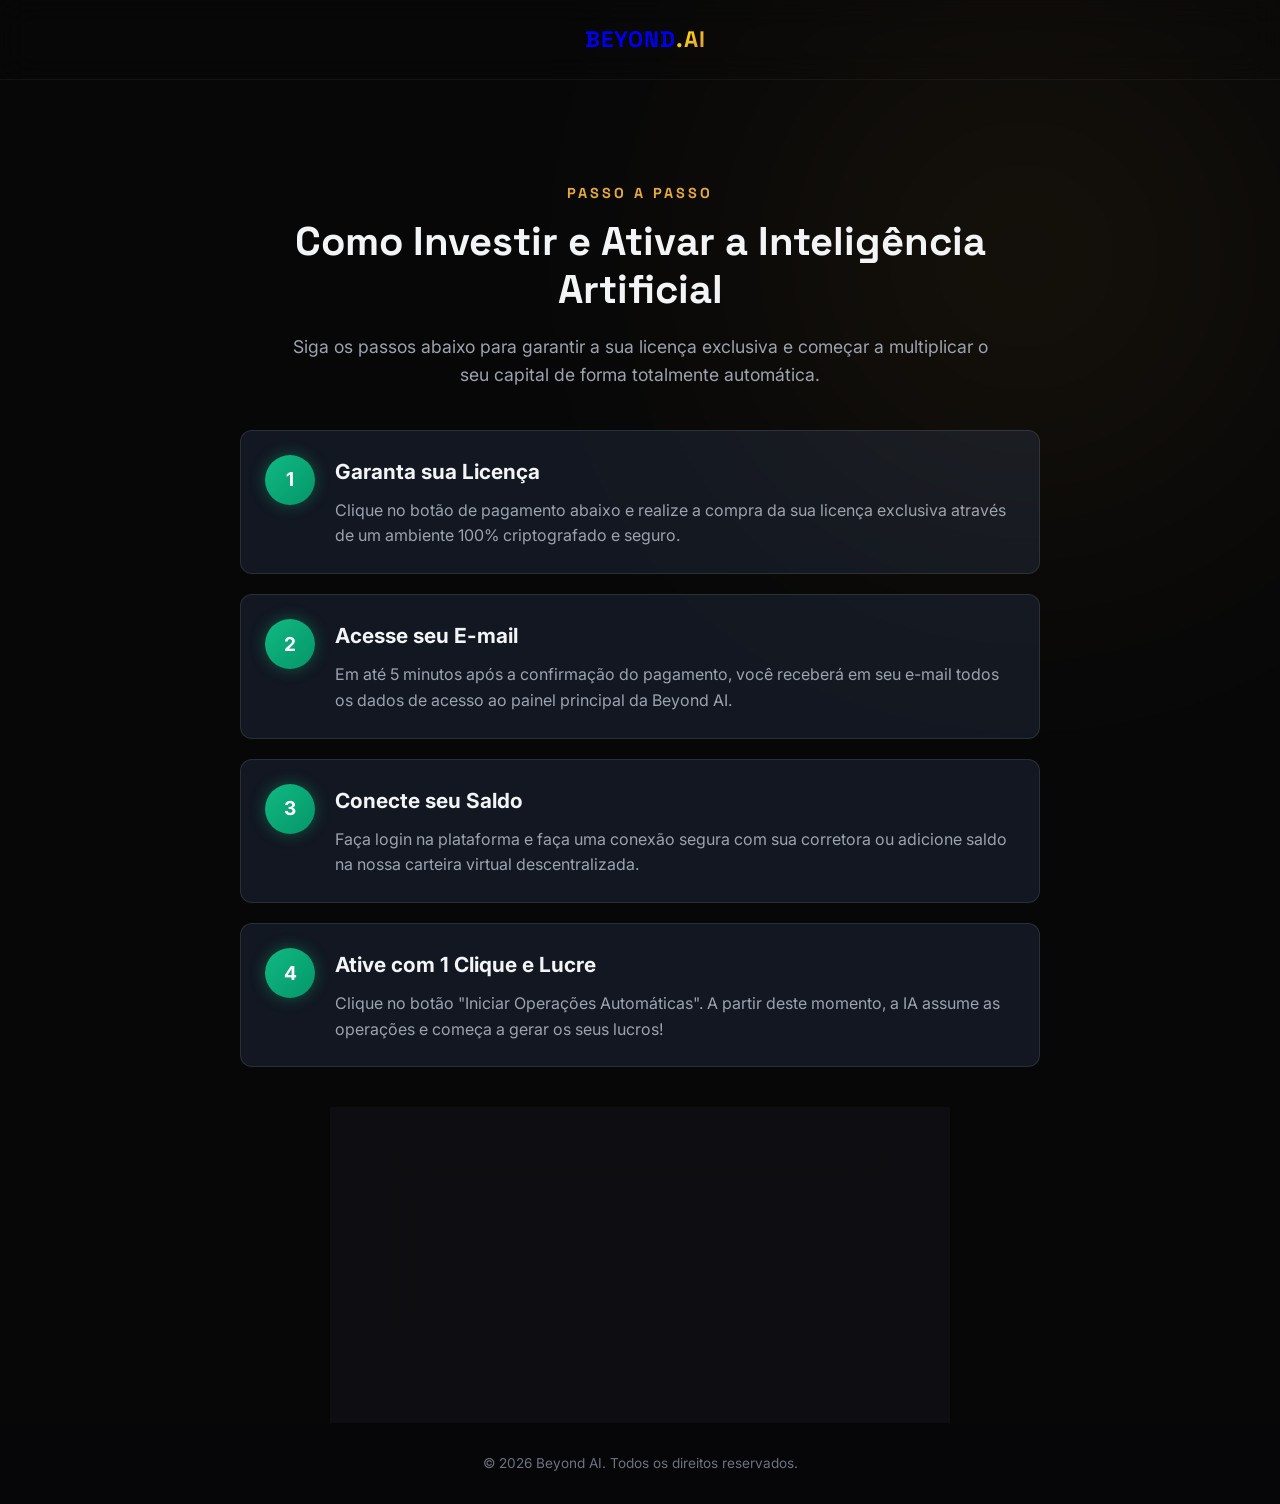
==== investir.html @ 0f6d6480 "Add investir.html page" ====
<!DOCTYPE html>
<html lang="pt-BR">
<head>
    <meta charset="UTF-8">
    <meta name="viewport" content="width=device-width, initial-scale=1.0">
    <title>Beyond AI - Como Investir</title>
    
    <!-- Fontes Premium -->
    <link rel="preconnect" href="https://fonts.googleapis.com">
    <link rel="preconnect" href="https://fonts.gstatic.com" crossorigin>
    <link href="https://fonts.googleapis.com/css2?family=Inter:wght@300;400;500;600;700&family=Space+Grotesk:wght@400;500;600;700&display=swap" rel="stylesheet">
    
    <!-- Ícones FontAwesome -->
    <link rel="stylesheet" href="https://cdnjs.cloudflare.com/ajax/libs/font-awesome/6.4.0/css/all.min.css">
    
    <!-- Estilos Customizados -->
    <link rel="stylesheet" href="styles.css">
    <style>
        .invest-section {
            padding: 100px 20px 60px;
            background-color: var(--bg-primary);
            min-height: 80vh;
            display: flex;
            flex-direction: column;
            align-items: center;
            justify-content: center;
        }

        .invest-steps {
            display: flex;
            flex-direction: column;
            gap: 20px;
            max-width: 800px;
            margin: 40px auto;
        }

        .invest-step-card {
            background: rgba(30, 41, 59, 0.5);
            border: 1px solid rgba(255, 255, 255, 0.1);
            border-radius: 12px;
            padding: 24px;
            display: flex;
            align-items: flex-start;
            gap: 20px;
            transition: all 0.3s ease;
        }

        .invest-step-card:hover {
            transform: translateY(-5px);
            border-color: var(--green-success);
            box-shadow: 0 10px 25px rgba(16, 185, 129, 0.1);
        }

        .step-number-icon {
            width: 50px;
            height: 50px;
            border-radius: 50%;
            background: linear-gradient(135deg, #10B981, #059669);
            color: white;
            display: flex;
            align-items: center;
            justify-content: center;
            font-size: 1.2rem;
            font-weight: 700;
            flex-shrink: 0;
            box-shadow: 0 0 15px rgba(16, 185, 129, 0.4);
        }

        .step-content h3 {
            margin-top: 0;
            margin-bottom: 10px;
            color: var(--text-primary);
            font-size: 1.3rem;
        }

        .step-content p {
            color: var(--text-secondary);
            margin: 0;
            line-height: 1.6;
        }

        .payment-action {
            margin-top: 40px;
            text-align: center;
            width: 100%;
            max-width: 500px;
        }
    </style>
</head>
<body>

    <!-- Header Simples -->
    <header class="main-header" style="position: relative; background: var(--bg-dark);">
        <div class="header-container" style="justify-content: center;">
            <a href="index.html" class="logo" style="text-decoration: none;">
                <span class="logo-icon"><i class="fa-solid fa-brain-circuit"></i></span>
                <span class="logo-text">BEYOND<span class="gold-gradient-text">.AI</span></span>
            </a>
        </div>
    </header>

    <!-- Seção de Instruções e Pagamento -->
    <section class="invest-section relative">
        <div class="glow-bg glow-1"></div>
        
        <div class="section-header text-center" style="max-width: 800px; margin: 0 auto;">
            <span class="section-tagline">PASSO A PASSO</span>
            <h2 class="section-title">Como Investir e Ativar a Inteligência Artificial</h2>
            <p class="section-subtitle">Siga os passos abaixo para garantir a sua licença exclusiva e começar a multiplicar o seu capital de forma totalmente automática.</p>
        </div>

        <div class="invest-steps">
            <!-- Passo 1 -->
            <div class="invest-step-card">
                <div class="step-number-icon">1</div>
                <div class="step-content">
                    <h3>Garanta sua Licença</h3>
                    <p>Clique no botão de pagamento abaixo e realize a compra da sua licença exclusiva através de um ambiente 100% criptografado e seguro.</p>
                </div>
            </div>

            <!-- Passo 2 -->
            <div class="invest-step-card">
                <div class="step-number-icon">2</div>
                <div class="step-content">
                    <h3>Acesse seu E-mail</h3>
                    <p>Em até 5 minutos após a confirmação do pagamento, você receberá em seu e-mail todos os dados de acesso ao painel principal da Beyond AI.</p>
                </div>
            </div>

            <!-- Passo 3 -->
            <div class="invest-step-card">
                <div class="step-number-icon">3</div>
                <div class="step-content">
                    <h3>Conecte seu Saldo</h3>
                    <p>Faça login na plataforma e faça uma conexão segura com sua corretora ou adicione saldo na nossa carteira virtual descentralizada.</p>
                </div>
            </div>

            <!-- Passo 4 -->
            <div class="invest-step-card">
                <div class="step-number-icon">4</div>
                <div class="step-content">
                    <h3>Ative com 1 Clique e Lucre</h3>
                    <p>Clique no botão "Iniciar Operações Automáticas". A partir deste momento, a IA assume as operações e começa a gerar os seus lucros!</p>
                </div>
            </div>
        </div>

        <div class="payment-action">
            <div class="premium-card" style="padding: 30px; text-align: center;">
                <h3 style="margin-top: 0; margin-bottom: 20px;">Liberar Acesso Imediato</h3>
                <!-- Aqui o link abre numa aba diferente (target="_blank") e aponta para URL externa -->
                <a href="https://www.paypal.com/ncp/payment/AY5LA6U8TKNYQ" target="_blank" class="btn btn-primary btn-block btn-lg pulse-btn" style="text-decoration: none;">
                    <i class="fa-solid fa-cart-shopping"></i> CONCLUIR PAGAMENTO (10€)
                </a>
                <p style="margin-top: 15px; font-size: 0.9rem; color: var(--text-muted);">
                    <i class="fa-solid fa-shield-halved text-gold"></i> Transação processada em ambiente seguro.
                </p>
            </div>
        </div>

    </section>

    <!-- Rodapé Simples -->
    <footer class="main-footer" style="padding: 30px 0; border-top: 1px solid var(--border-color);">
        <div class="footer-container" style="justify-content: center; text-align: center;">
            <p class="copyright" style="margin: 0;">&copy; 2026 Beyond AI. Todos os direitos reservados.</p>
        </div>
    </footer>

    <script src="app.js"></script>
</body>
</html>
---- styles.css ----
/* --------------------------------------------------
   BEYOND AI - PREMIUM CSS DESIGN SYSTEM
   Theme: High-End Dark & Gold (Ouro Radiante & Grafite Escuro)
   -------------------------------------------------- */

:root {
    /* Cores do Sistema */
    --bg-primary: #070708;
    --bg-secondary: #0e0e11;
    --bg-card: rgba(18, 18, 22, 0.75);
    --bg-card-hover: rgba(26, 26, 32, 0.85);
    
    /* Paleta Ouro (Gold Gradient & Metallic) */
    --gold-bright: #FFE57F;
    --gold-primary: #FFD700;
    --gold-secondary: #E5A93C;
    --gold-dark: #C98E28;
    --gold-gradient: linear-gradient(135deg, #FFE57F 0%, #FFD700 30%, #E5A93C 70%, #C98E28 100%);
    --gold-glow: rgba(229, 169, 60, 0.35);
    --gold-glow-strong: rgba(255, 215, 0, 0.6);
    
    /* Cores de Apoio */
    --text-primary: #F3F4F6;
    --text-secondary: #9CA3AF;
    --text-muted: #6B7280;
    --green-success: #10B981;
    --green-glow: rgba(16, 185, 129, 0.25);
    --red-error: #EF4444;
    --border-gold: rgba(229, 169, 60, 0.18);
    --border-gold-hover: rgba(255, 215, 0, 0.4);
    
    /* Fontes */
    --font-headings: 'Space Grotesk', sans-serif;
    --font-body: 'Inter', sans-serif;
    
    /* Transições */
    --transition-fast: 0.2s cubic-bezier(0.4, 0, 0.2, 1);
    --transition-normal: 0.4s cubic-bezier(0.4, 0, 0.2, 1);
    --transition-slow: 0.8s cubic-bezier(0.4, 0, 0.2, 1);
}

/* --------------------------------------------------
   RESET & CONFIGURAÇÕES BASE
   -------------------------------------------------- */
* {
    margin: 0;
    padding: 0;
    box-sizing: border-box;
}

html {
    scroll-behavior: smooth;
    font-size: 16px;
    scroll-padding-top: 90px; /* Evita que o header fixo cubra as seções */
}

body {
    background-color: var(--bg-primary);
    color: var(--text-primary);
    font-family: var(--font-body);
    line-height: 1.6;
    overflow-x: hidden;
    -webkit-font-smoothing: antialiased;
}

/* Gradients de Fundo (Glows Flutuantes) */
.glow-bg {
    position: absolute;
    width: 60vw;
    height: 60vw;
    border-radius: 50%;
    filter: blur(140px);
    pointer-events: none;
    z-index: 0;
    opacity: 0.12;
}

.glow-1 {
    top: -10vw;
    right: -10vw;
    background: radial-gradient(circle, var(--gold-secondary) 0%, transparent 70%);
}

.glow-2 {
    top: 30vw;
    left: -20vw;
    background: radial-gradient(circle, #3b82f6 0%, transparent 70%);
    opacity: 0.08;
}

.glow-3 {
    top: 50%;
    right: -10vw;
    background: radial-gradient(circle, var(--gold-primary) 0%, transparent 60%);
    opacity: 0.1;
}

.glow-4 {
    bottom: 20%;
    left: -20vw;
    background: radial-gradient(circle, var(--gold-secondary) 0%, transparent 60%);
}

.glow-5 {
    bottom: -10vw;
    right: -10vw;
    background: radial-gradient(circle, var(--gold-primary) 0%, transparent 75%);
    opacity: 0.15;
}

/* --------------------------------------------------
   COMPONENTES REUTILIZÁVEIS & UTILITÁRIOS
   -------------------------------------------------- */
.text-center { text-align: center; }
.text-gold { color: var(--gold-primary); }
.text-green { color: var(--green-success); }
.highlight-gold { color: var(--gold-bright); font-weight: 700; }

/* Efeito de Texto Dourado Gradiente */
.gold-gradient-text {
    background: var(--gold-gradient);
    -webkit-background-clip: text;
    -webkit-text-fill-color: transparent;
    background-clip: text;
    font-weight: 700;
}

/* Efeito Glassmorphism em Cards */
.premium-card {
    background: var(--bg-card);
    backdrop-filter: blur(20px);
    -webkit-backdrop-filter: blur(20px);
    border: 1px solid var(--border-gold);
    border-radius: 20px;
    padding: 2.5rem;
    position: relative;
    overflow: hidden;
    box-shadow: 0 20px 40px rgba(0, 0, 0, 0.4);
    transition: border-color var(--transition-normal), transform var(--transition-normal), box-shadow var(--transition-normal);
}

.premium-card:hover {
    border-color: var(--border-gold-hover);
    transform: translateY(-5px);
    box-shadow: 0 25px 50px rgba(229, 169, 60, 0.08);
}

/* Card Glow sutil no fundo */
.card-glow {
    position: absolute;
    top: -50%;
    left: -50%;
    width: 200%;
    height: 200%;
    background: radial-gradient(circle, rgba(255, 215, 0, 0.03) 0%, transparent 60%);
    pointer-events: none;
    z-index: 0;
}

/* Títulos de Seção */
.section-header {
    margin-bottom: 4rem;
    position: relative;
    z-index: 1;
}

.section-tagline {
    font-family: var(--font-headings);
    font-size: 0.9rem;
    font-weight: 700;
    letter-spacing: 3px;
    color: var(--gold-secondary);
    text-transform: uppercase;
    display: inline-block;
    margin-bottom: 0.8rem;
}

.section-title {
    font-family: var(--font-headings);
    font-size: 2.5rem;
    font-weight: 700;
    line-height: 1.2;
    margin-bottom: 1.2rem;
    color: var(--text-primary);
}

.section-subtitle {
    font-size: 1.1rem;
    color: var(--text-secondary);
    max-width: 700px;
    margin: 0 auto;
}

/* Botões Customizados */
.btn {
    display: inline-flex;
    align-items: center;
    justify-content: center;
    font-family: var(--font-headings);
    font-weight: 700;
    text-transform: uppercase;
    letter-spacing: 1px;
    padding: 1rem 2rem;
    border-radius: 12px;
    border: none;
    cursor: pointer;
    text-decoration: none;
    transition: transform var(--transition-fast), box-shadow var(--transition-fast), background var(--transition-fast);
    position: relative;
    z-index: 1;
    overflow: hidden;
}

.btn-lg {
    padding: 1.2rem 2.8rem;
    font-size: 1.05rem;
}

.btn-block {
    width: 100%;
    display: flex;
}

/* Botão Dourado Premium */
.btn-primary {
    background: var(--gold-gradient);
    color: #070708;
    box-shadow: 0 4px 20px var(--gold-glow);
}

.btn-primary:hover {
    transform: translateY(-2px);
    box-shadow: 0 8px 30px var(--gold-glow-strong);
}

.btn-primary:active {
    transform: translateY(1px);
}

/* Botão Secundário */
.btn-secondary {
    background: rgba(255, 215, 0, 0.1);
    color: var(--gold-bright);
    border: 1px solid var(--border-gold);
}

.btn-secondary:hover {
    background: var(--gold-gradient);
    color: #070708;
    border-color: transparent;
    transform: translateY(-2px);
    box-shadow: 0 5px 15px var(--gold-glow);
}

/* Botão Outline */
.btn-outline {
    background: transparent;
    color: var(--text-primary);
    border: 1px solid rgba(255, 255, 255, 0.2);
}

.btn-outline:hover {
    border-color: var(--gold-primary);
    color: var(--gold-primary);
    box-shadow: 0 0 15px rgba(255, 215, 0, 0.2);
    transform: translateY(-2px);
}

/* Animação Pulsante nos Botões Principais */
.pulse-btn {
    animation: pulse-btn-shadow 3s infinite;
}

@keyframes pulse-btn-shadow {
    0% { box-shadow: 0 0 0 0 rgba(255, 215, 0, 0.6); }
    70% { box-shadow: 0 0 0 12px rgba(255, 215, 0, 0); }
    100% { box-shadow: 0 0 0 0 rgba(255, 215, 0, 0); }
}



/* --------------------------------------------------
   HEADER & MENU MOBILE
   -------------------------------------------------- */
.main-header {
    background: rgba(7, 7, 8, 0.8);
    backdrop-filter: blur(15px);
    -webkit-backdrop-filter: blur(15px);
    border-bottom: 1px solid rgba(255, 255, 255, 0.05);
    position: fixed;
    top: 0; /* No topo da tela */
    left: 0;
    width: 100%;
    z-index: 999;
    padding: 1.2rem 2rem;
    transition: top var(--transition-normal), background var(--transition-normal);
}

.header-container {
    max-width: 1200px;
    margin: 0 auto;
    display: flex;
    justify-content: space-between;
    align-items: center;
}

.logo {
    display: flex;
    align-items: center;
    gap: 10px;
    font-family: var(--font-headings);
    font-weight: 700;
    font-size: 1.4rem;
    letter-spacing: 1px;
}

.logo-icon {
    font-size: 1.6rem;
    color: var(--gold-primary);
    filter: drop-shadow(0 0 6px var(--gold-glow));
}

.main-nav {
    display: flex;
    gap: 2.2rem;
}

.nav-link {
    color: var(--text-secondary);
    text-decoration: none;
    font-size: 0.95rem;
    font-weight: 500;
    transition: color var(--transition-fast);
    position: relative;
    padding: 5px 0;
}

.nav-link::after {
    content: '';
    position: absolute;
    bottom: 0;
    left: 0;
    width: 0;
    height: 2px;
    background: var(--gold-gradient);
    transition: width var(--transition-fast);
}

.nav-link:hover {
    color: var(--text-primary);
}

.nav-link:hover::after {
    width: 100%;
}

.mobile-menu-btn {
    display: none;
    background: transparent;
    border: none;
    color: var(--text-primary);
    font-size: 1.5rem;
    cursor: pointer;
}

/* Menu Mobile Overlay */
.mobile-menu {
    position: fixed;
    top: 0;
    right: -100%;
    width: 80%;
    max-width: 320px;
    height: 100%;
    background: var(--bg-secondary);
    border-left: 1px solid var(--border-gold);
    z-index: 2000;
    padding: 3rem 2rem;
    box-shadow: -10px 0 30px rgba(0,0,0,0.5);
    transition: right var(--transition-normal);
    display: flex;
    flex-direction: column;
}

.mobile-menu.open {
    right: 0;
}

.close-menu-btn {
    position: absolute;
    top: 1.5rem;
    right: 1.5rem;
    background: transparent;
    border: none;
    color: var(--text-primary);
    font-size: 2rem;
    cursor: pointer;
}

.mobile-nav {
    display: flex;
    flex-direction: column;
    gap: 1.8rem;
    margin-top: 3rem;
}

.mobile-link {
    color: var(--text-secondary);
    text-decoration: none;
    font-family: var(--font-headings);
    font-size: 1.2rem;
    font-weight: 600;
    transition: color var(--transition-fast);
}

.mobile-link:hover {
    color: var(--gold-primary);
}

.mobile-btn {
    margin-top: 2rem;
}

/* --------------------------------------------------
   HERO SECTION
   -------------------------------------------------- */
.hero-section {
    position: relative;
    padding: 10rem 2rem 5rem 2rem;
    min-height: 95vh;
    display: flex;
    flex-direction: column;
    justify-content: center;
    z-index: 1;
}

.hero-container {
    max-width: 1200px;
    margin: 0 auto;
    display: grid;
    grid-template-columns: 1.2fr 0.8fr;
    gap: 4rem;
    align-items: center;
    width: 100%;
}

.hero-content {
    display: flex;
    flex-direction: column;
    align-items: flex-start;
}

/* Status Badge */
.status-badge {
    display: inline-flex;
    align-items: center;
    gap: 10px;
    background: rgba(16, 185, 129, 0.08);
    border: 1px solid rgba(16, 185, 129, 0.25);
    border-radius: 30px;
    padding: 6px 16px;
    margin-bottom: 2rem;
}

.pulse-green {
    width: 8px;
    height: 8px;
    background-color: var(--green-success);
    border-radius: 50%;
    box-shadow: 0 0 8px var(--green-success);
    animation: pulse-green-glow 1.5s infinite;
}

@keyframes pulse-green-glow {
    0% { transform: scale(0.95); box-shadow: 0 0 0 0 rgba(16, 185, 129, 0.7); }
    70% { transform: scale(1.1); box-shadow: 0 0 0 8px rgba(16, 185, 129, 0); }
    100% { transform: scale(0.95); box-shadow: 0 0 0 0 rgba(16, 185, 129, 0); }
}

.badge-text {
    font-size: 0.78rem;
    font-weight: 700;
    letter-spacing: 1.5px;
    color: var(--green-success);
}

/* Headline */
.hero-title {
    font-family: var(--font-headings);
    font-size: 3.5rem;
    font-weight: 700;
    line-height: 1.15;
    margin-bottom: 1.5rem;
    color: var(--text-primary);
}

.hero-title .glow-gold {
    text-shadow: 0 0 20px rgba(255, 215, 0, 0.2);
}

.hero-subtitle {
    font-size: 1.2rem;
    color: var(--text-secondary);
    margin-bottom: 2.5rem;
    max-width: 620px;
}

.hero-actions {
    display: flex;
    gap: 1.5rem;
    margin-bottom: 3.5rem;
    width: 100%;
    flex-wrap: wrap;
}

.hero-trust-elements {
    display: flex;
    gap: 2rem;
    flex-wrap: wrap;
}

.trust-item {
    display: flex;
    align-items: center;
    gap: 8px;
    font-size: 0.88rem;
    color: var(--text-secondary);
}

/* FOMO Visual Card (Lado Direito do Hero) */
.hero-visual {
    display: flex;
    justify-content: center;
}

.fomo-card {
    width: 100%;
    max-width: 440px;
    min-height: 400px;
    display: flex;
    flex-direction: column;
    justify-content: space-between;
}

.fomo-header {
    display: flex;
    justify-content: space-between;
    align-items: center;
    border-bottom: 1px solid rgba(255, 255, 255, 0.08);
    padding-bottom: 1.2rem;
    margin-bottom: 1.5rem;
}

.fomo-header h3 {
    font-family: var(--font-headings);
    font-size: 0.85rem;
    letter-spacing: 2px;
    color: var(--text-secondary);
}

.badge-live {
    background: var(--red-error);
    color: #FFF;
    font-size: 0.7rem;
    font-weight: 800;
    padding: 3px 8px;
    border-radius: 4px;
    letter-spacing: 1px;
    animation: flash 1.5s infinite;
}

@keyframes flash {
    0%, 100% { opacity: 1; }
    50% { opacity: 0.4; }
}

/* Lista de Transações ao vivo */
.live-transactions {
    display: flex;
    flex-direction: column;
    gap: 12px;
    flex-grow: 1;
    margin-bottom: 1.5rem;
    overflow: hidden;
    height: 180px; /* Altura fixa para caber 3 itens com transição */
    position: relative;
}

.transaction-item {
    display: flex;
    justify-content: space-between;
    align-items: center;
    background: rgba(255, 255, 255, 0.03);
    border: 1px solid rgba(255, 255, 255, 0.05);
    padding: 10px 14px;
    border-radius: 12px;
    font-size: 0.88rem;
    animation: slideInTrade 0.4s ease-out forwards;
    transform-origin: top;
}

@keyframes slideInTrade {
    from {
        opacity: 0;
        transform: translateY(-20px) scale(0.95);
    }
    to {
        opacity: 1;
        transform: translateY(0) scale(1);
    }
}

.transaction-item .coin {
    font-family: var(--font-headings);
    font-weight: 600;
}

.transaction-item .coin i {
    color: var(--gold-secondary);
    margin-right: 6px;
}

.type-badge {
    font-size: 0.72rem;
    font-weight: 700;
    padding: 2px 8px;
    border-radius: 4px;
}

.status-buy {
    background: rgba(16, 185, 129, 0.12);
    color: var(--green-success);
}

.status-sell {
    background: rgba(59, 130, 246, 0.12);
    color: #60A5FA;
}

.transaction-item .profit {
    color: var(--green-success);
    font-weight: 700;
}

/* Barra de Escassez */
.scarcity-progress-container {
    border-top: 1px solid rgba(255, 255, 255, 0.08);
    padding-top: 1.5rem;
}

.scarcity-labels {
    display: flex;
    justify-content: space-between;
    font-size: 0.85rem;
    font-weight: 600;
    margin-bottom: 0.6rem;
}

.progress-bar-bg {
    background: rgba(255, 255, 255, 0.06);
    height: 8px;
    border-radius: 10px;
    overflow: hidden;
    margin-bottom: 0.8rem;
}

.progress-bar-fill {
    background: var(--gold-gradient);
    height: 100%;
    border-radius: 10px;
    box-shadow: 0 0 10px rgba(255, 215, 0, 0.5);
    transition: width 1s cubic-bezier(0.4, 0, 0.2, 1);
}

.scarcity-warning {
    font-size: 0.78rem;
    color: #F87171;
    display: flex;
    align-items: center;
    gap: 6px;
}

/* --------------------------------------------------
   TICKER RIBBON (CORTINA DE PREÇOS INFINITA)
   -------------------------------------------------- */
.ticker-ribbon {
    background: #0b0b0c;
    border-top: 1px solid var(--border-gold);
    border-bottom: 1px solid var(--border-gold);
    padding: 0.8rem 0;
    position: absolute;
    bottom: 0;
    left: 0;
    width: 100%;
    overflow: hidden;
    white-space: nowrap;
}

.ticker-wrapper {
    display: inline-flex;
    animation: tickerInfinite 25s linear infinite;
}

@keyframes tickerInfinite {
    0% { transform: translate3d(0, 0, 0); }
    100% { transform: translate3d(-50%, 0, 0); }
}

.ticker-item {
    display: inline-flex;
    align-items: center;
    gap: 8px;
    margin-right: 3rem;
    font-family: var(--font-headings);
    font-weight: 600;
    font-size: 0.9rem;
}

.ticker-item .price-up {
    color: var(--green-success);
}

/* --------------------------------------------------
   SEÇÃO ESTATÍSTICAS
   -------------------------------------------------- */
.stats-section {
    background: #09090b;
    padding: 4rem 2rem;
    border-bottom: 1px solid rgba(255, 255, 255, 0.05);
}

.stats-container {
    max-width: 1200px;
    margin: 0 auto;
    display: grid;
    grid-template-columns: repeat(3, 1fr);
    gap: 2rem;
}

.stat-card {
    text-align: center;
    background: rgba(255, 255, 255, 0.02);
    border: 1px solid rgba(255, 255, 255, 0.05);
    border-radius: 16px;
    padding: 2rem 1.5rem;
    transition: transform var(--transition-normal);
}

.stat-card:hover {
    transform: translateY(-5px);
    border-color: rgba(229, 169, 60, 0.15);
}

.stat-icon {
    font-size: 2rem;
    color: var(--gold-secondary);
    margin-bottom: 0.8rem;
}

.stat-number {
    font-family: var(--font-headings);
    font-size: 2.4rem;
    font-weight: 700;
    margin-bottom: 0.4rem;
}

.stat-label {
    font-size: 0.88rem;
    color: var(--text-secondary);
}

/* --------------------------------------------------
   SEÇÃO COMO FUNCIONA
   -------------------------------------------------- */
.how-it-works {
    padding: 8rem 2rem;
    position: relative;
}

.steps-container {
    max-width: 1200px;
    margin: 0 auto;
    display: grid;
    grid-template-columns: repeat(3, 1fr);
    gap: 3rem;
    position: relative;
}

.step-card {
    background: rgba(255, 255, 255, 0.02);
    border: 1px solid rgba(255, 255, 255, 0.04);
    border-radius: 20px;
    padding: 3rem 2rem;
    text-align: center;
    position: relative;
    transition: border-color var(--transition-normal), transform var(--transition-normal);
}

.step-card:hover {
    border-color: var(--border-gold);
    transform: translateY(-5px);
}

.step-number {
    position: absolute;
    top: -20px;
    left: 50%;
    transform: translateX(-50%);
    width: 45px;
    height: 45px;
    background: var(--gold-gradient);
    color: #070708;
    border-radius: 50%;
    display: flex;
    align-items: center;
    justify-content: center;
    font-family: var(--font-headings);
    font-weight: 700;
    font-size: 1.3rem;
    box-shadow: 0 0 15px var(--gold-glow);
}

.step-icon-wrapper {
    font-size: 2.5rem;
    color: var(--gold-secondary);
    margin-bottom: 1.5rem;
    margin-top: 1rem;
}

.step-card h3 {
    font-family: var(--font-headings);
    font-size: 1.4rem;
    margin-bottom: 1rem;
}

.step-card p {
    color: var(--text-secondary);
    font-size: 0.95rem;
}

/* --------------------------------------------------
   SEÇÃO CALCULADORA INTERATIVA
   -------------------------------------------------- */
.calculator-section {
    position: relative;
    padding: 8rem 2rem;
    background-color: var(--bg-secondary);
}

.calculator-container {
    max-width: 1200px;
    margin: 0 auto;
    display: grid;
    grid-template-columns: 1fr 1fr;
    gap: 4rem;
    align-items: center;
}

.calculator-text {
    display: flex;
    flex-direction: column;
}

.calculator-highlights {
    margin-top: 2rem;
    display: flex;
    flex-direction: column;
    gap: 1rem;
}

.highlight-item {
    display: flex;
    align-items: center;
    gap: 12px;
    color: var(--text-secondary);
    font-size: 0.95rem;
}

.calculator-card {
    z-index: 1;
}

.calc-group {
    margin-bottom: 2rem;
}

.calc-label {
    display: flex;
    justify-content: space-between;
    font-family: var(--font-headings);
    font-weight: 600;
    font-size: 1.1rem;
    margin-bottom: 1rem;
}

/* Estilização Customizada do Slider Dourado */
.premium-slider {
    -webkit-appearance: none;
    appearance: none;
    width: 100%;
    height: 8px;
    border-radius: 5px;
    background: rgba(255, 255, 255, 0.1);
    outline: none;
    margin-bottom: 0.5rem;
}

.premium-slider::-webkit-slider-thumb {
    -webkit-appearance: none;
    appearance: none;
    width: 24px;
    height: 24px;
    border-radius: 50%;
    background: var(--gold-gradient);
    cursor: pointer;
    box-shadow: 0 0 10px var(--gold-glow-strong);
    transition: transform var(--transition-fast);
}

.premium-slider::-webkit-slider-thumb:hover {
    transform: scale(1.2);
}

.slider-bounds {
    display: flex;
    justify-content: space-between;
    font-size: 0.78rem;
    color: var(--text-muted);
}

.results-grid {
    display: grid;
    grid-template-columns: 1fr 1.2fr;
    gap: 1.5rem;
    margin-bottom: 2rem;
}

.result-box {
    background: rgba(255, 255, 255, 0.02);
    border: 1px solid rgba(255, 255, 255, 0.05);
    border-radius: 12px;
    padding: 1.2rem;
    display: flex;
    flex-direction: column;
}

.highlighted-result {
    border-color: var(--border-gold-hover);
    box-shadow: 0 0 15px rgba(229, 169, 60, 0.08);
}

.result-label {
    font-size: 0.78rem;
    color: var(--text-secondary);
    text-transform: uppercase;
    letter-spacing: 1px;
    margin-bottom: 0.5rem;
}

.result-value {
    font-family: var(--font-headings);
    font-size: 1.6rem;
    font-weight: 700;
}

/* Gráfico de Proporção ROI */
.roi-bar-container {
    margin-bottom: 2.5rem;
}

.roi-label {
    font-size: 0.88rem;
    color: var(--text-secondary);
    margin-bottom: 0.6rem;
}

.roi-bar-bg {
    height: 14px;
    background: rgba(255, 255, 255, 0.06);
    border-radius: 8px;
    display: flex;
    overflow: hidden;
    margin-bottom: 0.8rem;
}

.roi-bar-initial {
    background-color: var(--text-muted);
    height: 100%;
}

.roi-bar-profit {
    background: var(--gold-gradient);
    height: 100%;
    position: relative;
    box-shadow: inset 0 0 8px rgba(255, 255, 255, 0.3);
}

.roi-bar-legend {
    display: flex;
    gap: 1.5rem;
    font-size: 0.78rem;
    color: var(--text-secondary);
}

.legend-dot {
    display: inline-block;
    width: 8px;
    height: 8px;
    border-radius: 50%;
    margin-right: 4px;
}

.dot-gray { background-color: var(--text-muted); }
.dot-gold { background: var(--gold-gradient); }

.calc-cta {
    margin-top: 1rem;
}

/* --------------------------------------------------
   SEÇÃO MOCKUP DO PAINEL DA IA
   -------------------------------------------------- */
.dashboard-mockup-section {
    padding: 8rem 2rem;
    position: relative;
}

.dashboard-container {
    max-width: 1200px;
    margin: 0 auto;
}

/* Browser Mockup Frame */
.dashboard-mockup {
    border: 1px solid var(--border-gold);
    border-radius: 20px;
    background: #0c0c0e;
    overflow: hidden;
    box-shadow: 0 30px 60px rgba(0, 0, 0, 0.6), 0 0 40px rgba(229, 169, 60, 0.05);
    z-index: 1;
    position: relative;
}

.mockup-header {
    background: #121215;
    padding: 0.8rem 1.5rem;
    display: grid;
    grid-template-columns: 1fr 2fr 1fr;
    align-items: center;
    border-bottom: 1px solid rgba(255, 255, 255, 0.06);
}

.mockup-dots {
    display: flex;
    gap: 6px;
}

.mockup-dots .dot {
    width: 10px;
    height: 10px;
    border-radius: 50%;
}

.dot-red { background-color: #EF4444; }
.dot-yellow { background-color: #FBBF24; }
.dot-green { background-color: #10B981; }

.mockup-search {
    background: rgba(255, 255, 255, 0.04);
    border: 1px solid rgba(255, 255, 255, 0.06);
    border-radius: 30px;
    padding: 4px 16px;
    text-align: center;
    font-size: 0.78rem;
    color: var(--text-secondary);
    display: flex;
    align-items: center;
    justify-content: center;
    gap: 6px;
    width: 80%;
    margin: 0 auto;
}

.mockup-user {
    display: flex;
    align-items: center;
    gap: 8px;
    justify-content: flex-end;
    font-size: 0.8rem;
    color: var(--text-secondary);
}

.user-avatar {
    color: var(--gold-secondary);
    font-size: 1.1rem;
}

/* Corpo do painel */
.mockup-body {
    display: grid;
    grid-template-columns: 80px 1fr;
    min-height: 480px;
}

/* Sidebar do Painel */
.mockup-sidebar {
    background: #09090b;
    border-right: 1px solid rgba(255, 255, 255, 0.05);
    display: flex;
    flex-direction: column;
    align-items: center;
    padding: 1.5rem 0;
    gap: 3rem;
}

.sidebar-logo {
    display: flex;
    flex-direction: column;
    align-items: center;
    font-family: var(--font-headings);
    font-weight: 700;
    font-size: 0.75rem;
    gap: 4px;
}

.sidebar-logo i {
    font-size: 1.4rem;
}

.sidebar-menu {
    display: flex;
    flex-direction: column;
    gap: 2rem;
}

.sidebar-menu a {
    color: var(--text-muted);
    font-size: 1.25rem;
    transition: color var(--transition-fast);
}

.sidebar-menu a:hover, .sidebar-menu a.active {
    color: var(--gold-primary);
}

/* Main do Painel */
.mockup-main {
    padding: 2.5rem;
}

.dashboard-summary {
    display: grid;
    grid-template-columns: repeat(3, 1fr);
    gap: 1.5rem;
    margin-bottom: 2.5rem;
}

.dash-card {
    background: rgba(255, 255, 255, 0.02);
    border: 1px solid rgba(255, 255, 255, 0.05);
    border-radius: 12px;
    padding: 1.2rem;
    display: flex;
    flex-direction: column;
}

.dash-card-title {
    font-size: 0.78rem;
    color: var(--text-secondary);
    text-transform: uppercase;
    margin-bottom: 0.4rem;
}

.dash-card-val {
    font-family: var(--font-headings);
    font-size: 1.5rem;
    font-weight: 700;
    margin-bottom: 0.2rem;
}

.dash-card-change {
    font-size: 0.72rem;
}

.status-active {
    color: var(--green-success);
    display: inline-flex;
    align-items: center;
    gap: 6px;
    font-size: 1.1rem;
}

/* Dashboard Grid */
.dashboard-grid {
    display: grid;
    grid-template-columns: 1.2fr 0.8fr;
    gap: 2rem;
}

.dash-chart-card {
    background: rgba(255, 255, 255, 0.02);
    border: 1px solid rgba(255, 255, 255, 0.05);
    border-radius: 16px;
    padding: 1.5rem;
}

.chart-header {
    display: flex;
    justify-content: space-between;
    align-items: center;
    margin-bottom: 1.5rem;
}

.chart-header h4 {
    font-family: var(--font-headings);
    font-size: 1.1rem;
}

.timeframe {
    font-size: 0.75rem;
    background: rgba(255, 255, 255, 0.05);
    padding: 4px 10px;
    border-radius: 20px;
    color: var(--text-secondary);
}

.chart-canvas-wrapper {
    height: 180px;
    position: relative;
}

/* Gráfico de Linha SVG Animado */
.glow-chart path {
    stroke-dasharray: 1000;
    stroke-dashoffset: 1000;
    animation: drawLine 3.5s cubic-bezier(0.4, 0, 0.2, 1) forwards infinite;
}

@keyframes drawLine {
    to { stroke-dashoffset: 0; }
}

/* Cartão de Histórico de Ordens */
.dash-orders-card {
    background: rgba(255, 255, 255, 0.02);
    border: 1px solid rgba(255, 255, 255, 0.05);
    border-radius: 16px;
    padding: 1.5rem;
    display: flex;
    flex-direction: column;
}

.dash-orders-card h4 {
    font-family: var(--font-headings);
    font-size: 1.1rem;
    margin-bottom: 1.2rem;
}

.dashboard-orders-list {
    display: flex;
    flex-direction: column;
    gap: 12px;
}

.order-row {
    display: flex;
    justify-content: space-between;
    align-items: center;
    border-bottom: 1px solid rgba(255, 255, 255, 0.03);
    padding-bottom: 8px;
}

.order-row:last-child {
    border-bottom: none;
    padding-bottom: 0;
}

.order-pair {
    display: flex;
    align-items: center;
    gap: 10px;
}

.crypto-icon {
    font-size: 1.2rem;
    color: var(--gold-secondary);
}

.pair-names {
    font-size: 0.8rem;
    font-weight: 600;
    line-height: 1.3;
}

.pair-names small {
    color: var(--text-muted);
}

.order-type {
    font-size: 0.7rem;
    font-weight: 700;
    padding: 2px 6px;
    border-radius: 4px;
}

.order-type.buy {
    background: rgba(16, 185, 129, 0.1);
    color: var(--green-success);
}

.order-type.sell {
    background: rgba(239, 68, 68, 0.1);
    color: var(--red-error);
}

.order-status {
    font-size: 0.7rem;
    color: var(--text-muted);
    font-weight: 500;
}

.order-profit {
    font-weight: 700;
    font-size: 0.88rem;
}

/* --------------------------------------------------
   SEÇÃO TECNOLOGIA & SEGURANÇA
   -------------------------------------------------- */
.tech-section {
    padding: 8rem 2rem;
    position: relative;
}

.tech-container {
    max-width: 1200px;
    margin: 0 auto;
}

.tech-grid {
    display: grid;
    grid-template-columns: repeat(4, 1fr);
    gap: 2rem;
}

.tech-card {
    background: rgba(255, 255, 255, 0.015);
    border: 1px solid rgba(255, 255, 255, 0.04);
    border-radius: 20px;
    padding: 2.5rem 1.8rem;
    transition: transform var(--transition-normal), border-color var(--transition-normal);
}

.tech-card:hover {
    transform: translateY(-5px);
    border-color: var(--border-gold);
}

.tech-icon-box {
    width: 60px;
    height: 60px;
    background: rgba(229, 169, 60, 0.08);
    border: 1px solid var(--border-gold);
    border-radius: 16px;
    display: flex;
    align-items: center;
    justify-content: center;
    font-size: 1.8rem;
    color: var(--gold-secondary);
    margin-bottom: 1.5rem;
}

.tech-card h3 {
    font-family: var(--font-headings);
    font-size: 1.25rem;
    margin-bottom: 0.8rem;
}

.tech-card p {
    color: var(--text-secondary);
    font-size: 0.88rem;
    line-height: 1.5;
}

/* --------------------------------------------------
   SEÇÃO PROVA SOCIAL (DEPOIMENTOS)
   -------------------------------------------------- */
.testimonials-section {
    position: relative;
    padding: 8rem 2rem;
}

.testimonials-container {
    max-width: 1200px;
    margin: 0 auto;
}

.testimonials-grid {
    display: grid;
    grid-template-columns: repeat(3, 1fr);
    gap: 2rem;
}

.testimonial-card {
    display: flex;
    flex-direction: column;
    justify-content: space-between;
    min-height: 280px;
}

.testimonial-header {
    display: flex;
    justify-content: space-between;
    align-items: flex-start;
    margin-bottom: 1.2rem;
}

.user-info {
    display: flex;
    align-items: center;
    gap: 12px;
}

.avatar-letter {
    width: 42px;
    height: 42px;
    border-radius: 50%;
    display: flex;
    align-items: center;
    justify-content: center;
    font-family: var(--font-headings);
    font-weight: 700;
    font-size: 1.1rem;
}

.av-gold {
    background: var(--gold-gradient);
    color: #070708;
}

.user-info h4 {
    font-size: 0.95rem;
    font-weight: 600;
}

.verified-badge {
    font-size: 0.72rem;
    color: var(--text-muted);
}

.stars {
    color: var(--gold-primary);
    font-size: 0.75rem;
}

.testimonial-text {
    font-size: 0.92rem;
    color: var(--text-secondary);
    line-height: 1.6;
    margin-bottom: 1.5rem;
    font-style: italic;
}

.testimonial-profit {
    border-top: 1px solid rgba(255, 255, 255, 0.05);
    padding-top: 1rem;
    display: flex;
    justify-content: space-between;
    font-size: 0.85rem;
    font-weight: 600;
}

.profit-amount {
    font-weight: 700;
}

/* --------------------------------------------------
   SEÇÃO FAQ (ACORDEÃO INTERATIVO)
   -------------------------------------------------- */
.faq-section {
    padding: 8rem 2rem;
    background-color: var(--bg-secondary);
}

.faq-container {
    max-width: 800px;
    margin: 0 auto;
}

.faq-list {
    display: flex;
    flex-direction: column;
    gap: 1.2rem;
}

.faq-item {
    border: 1px solid rgba(255, 255, 255, 0.05);
    border-radius: 12px;
    background: rgba(255, 255, 255, 0.01);
    overflow: hidden;
    transition: border-color var(--transition-fast);
}

.faq-item:hover {
    border-color: rgba(229, 169, 60, 0.2);
}

.faq-trigger {
    width: 100%;
    background: transparent;
    border: none;
    padding: 1.5rem;
    display: flex;
    justify-content: space-between;
    align-items: center;
    cursor: pointer;
    text-align: left;
    color: var(--text-primary);
    font-family: var(--font-headings);
    font-weight: 600;
    font-size: 1.1rem;
    transition: color var(--transition-fast);
}

.faq-trigger:hover {
    color: var(--gold-bright);
}

.faq-icon {
    font-size: 0.95rem;
    color: var(--gold-secondary);
    transition: transform var(--transition-normal);
}

.faq-content {
    max-height: 0;
    overflow: hidden;
    transition: max-height var(--transition-normal) ease-out, padding var(--transition-normal) ease-out;
    padding: 0 1.5rem;
    color: var(--text-secondary);
    font-size: 0.95rem;
    line-height: 1.6;
}

/* Classes ativadas via JS */
.faq-item.open {
    border-color: var(--border-gold-hover);
}

.faq-item.open .faq-icon {
    transform: rotate(45deg);
}

.faq-item.open .faq-content {
    padding-bottom: 1.5rem;
}

/* --------------------------------------------------
   SEÇÃO FINAL CTA & CADASTRO (SUPREMO FOMO)
   -------------------------------------------------- */
.cta-final-section {
    padding: 8rem 2rem;
    position: relative;
}

.cta-final-container {
    max-width: 900px;
    margin: 0 auto;
}

.cta-box {
    text-align: center;
    position: relative;
    z-index: 1;
}

.cta-badge {
    background: var(--gold-gradient);
    color: #070708;
    display: inline-block;
    padding: 4px 14px;
    border-radius: 20px;
    font-family: var(--font-headings);
    font-weight: 800;
    font-size: 0.72rem;
    letter-spacing: 2px;
    margin-bottom: 1.5rem;
    box-shadow: 0 0 10px var(--gold-glow);
}

.cta-box h2 {
    font-family: var(--font-headings);
    font-size: 3rem;
    font-weight: 700;
    margin-bottom: 1rem;
}

.cta-box p {
    font-size: 1.1rem;
    color: var(--text-secondary);
    max-width: 650px;
    margin: 0 auto 2.5rem auto;
}

/* Contador Gigante */
.countdown-large {
    display: flex;
    justify-content: center;
    align-items: center;
    gap: 1.5rem;
    margin-bottom: 3.5rem;
}

.countdown-unit {
    display: flex;
    flex-direction: column;
    align-items: center;
    background: rgba(255, 255, 255, 0.03);
    border: 1px solid rgba(255, 255, 255, 0.05);
    padding: 1rem 1.8rem;
    border-radius: 16px;
    min-width: 120px;
}

.countdown-unit .number {
    font-family: var(--font-headings);
    font-size: 3rem;
    font-weight: 700;
    color: var(--gold-primary);
    text-shadow: 0 0 15px var(--gold-glow);
}

.countdown-unit .label {
    font-size: 0.7rem;
    font-weight: 600;
    letter-spacing: 1.5px;
    color: var(--text-muted);
    margin-top: 0.2rem;
}

.countdown-divider {
    font-family: var(--font-headings);
    font-size: 3rem;
    font-weight: 700;
    color: var(--text-muted);
}

/* Formulário de Cadastro Glassmorphic */
.cta-form {
    max-width: 750px;
    margin: 0 auto;
}

.form-grid {
    display: grid;
    grid-template-columns: repeat(3, 1fr);
    gap: 1rem;
    margin-bottom: 1.2rem;
}

.premium-input {
    width: 100%;
    background: rgba(255, 255, 255, 0.03);
    border: 1px solid rgba(255, 255, 255, 0.08);
    border-radius: 12px;
    padding: 1.1rem 1.2rem;
    color: var(--text-primary);
    font-family: var(--font-body);
    font-size: 0.95rem;
    transition: border-color var(--transition-fast), background-color var(--transition-fast), box-shadow var(--transition-fast);
}

.premium-input:focus {
    outline: none;
    border-color: var(--gold-primary);
    background: rgba(255, 255, 255, 0.05);
    box-shadow: 0 0 12px rgba(255, 215, 0, 0.12);
}

.cta-extra-info {
    font-size: 0.8rem;
    color: var(--text-muted);
    margin-top: 1.5rem !important;
}

/* --------------------------------------------------
   RODAPÉ DO WEBSITE
   -------------------------------------------------- */
.main-footer {
    background: #060608;
    border-top: 1px solid rgba(255, 255, 255, 0.04);
    padding: 5rem 2rem 3rem 2rem;
    position: relative;
    z-index: 1;
}

.footer-container {
    max-width: 1200px;
    margin: 0 auto;
}

.footer-top {
    display: grid;
    grid-template-columns: 1.5fr 1fr 1fr;
    gap: 4rem;
    margin-bottom: 3.5rem;
}

.footer-brand p {
    color: var(--text-secondary);
    font-size: 0.9rem;
    margin-top: 1.2rem;
    max-width: 320px;
}

.footer-links h4, .footer-contact h4 {
    font-family: var(--font-headings);
    font-size: 1.05rem;
    margin-bottom: 1.2rem;
    letter-spacing: 1px;
}

.footer-links {
    display: flex;
    flex-direction: column;
    gap: 0.8rem;
}

.footer-links a {
    color: var(--text-secondary);
    text-decoration: none;
    font-size: 0.9rem;
    transition: color var(--transition-fast);
}

.footer-links a:hover {
    color: var(--gold-primary);
}

.footer-contact p {
    color: var(--text-secondary);
    font-size: 0.9rem;
    margin-bottom: 0.8rem;
    display: flex;
    align-items: center;
    gap: 8px;
}

.footer-divider {
    border: none;
    border-top: 1px solid rgba(255, 255, 255, 0.05);
    margin-bottom: 2.5rem;
}

.footer-bottom {
    display: flex;
    flex-direction: column;
    gap: 1.5rem;
    align-items: center;
}

.copyright {
    font-size: 0.85rem;
    color: var(--text-muted);
}

.legal-disclaimer {
    background: rgba(255, 255, 255, 0.01);
    border: 1px solid rgba(255, 255, 255, 0.03);
    border-radius: 10px;
    padding: 1.2rem;
    text-align: center;
}

.legal-disclaimer p {
    font-size: 0.75rem;
    color: var(--text-muted);
    line-height: 1.5;
}

/* --------------------------------------------------
   RESPONSIVIDADE (MEDIA QUERIES)
   -------------------------------------------------- */
@media (max-width: 1024px) {
    html {
        font-size: 15px;
    }
    
    .hero-container {
        grid-template-columns: 1fr;
        gap: 3rem;
    }
    
    .hero-content {
        align-items: center;
        text-align: center;
    }
    
    .hero-subtitle {
        margin-left: auto;
        margin-right: auto;
    }
    
    .hero-actions {
        justify-content: center;
    }
    
    .hero-trust-elements {
        justify-content: center;
    }
    
    .stats-container {
        grid-template-columns: repeat(2, 1fr);
        gap: 1.5rem;
    }
    
    .steps-container {
        grid-template-columns: 1fr;
        gap: 2.5rem;
    }
    
    .calculator-container {
        grid-template-columns: 1fr;
        gap: 3rem;
    }
    
    .dashboard-grid {
        grid-template-columns: 1fr;
    }
    
    .tech-grid {
        grid-template-columns: repeat(2, 1fr);
    }
    
    .testimonials-grid {
        grid-template-columns: 1fr;
        gap: 2rem;
    }
}

@media (max-width: 768px) {
    .main-header {
        top: 0; /* Fixado no topo no mobile */
        padding: 1rem;
    }
    
    .main-nav, .header-cta {
        display: none;
    }
    
    .mobile-menu-btn {
        display: block;
    }
    
    .hero-section {
        padding-top: 12rem;
    }
    
    .hero-title {
        font-size: 2.6rem;
    }
    
    .stats-container {
        grid-template-columns: 1fr;
    }
    
    .mockup-body {
        grid-template-columns: 1fr;
    }
    
    .mockup-sidebar {
        flex-direction: row;
        justify-content: space-around;
        padding: 1rem;
        height: auto;
    }
    
    .sidebar-logo {
        display: none;
    }
    
    .sidebar-menu {
        flex-direction: row;
        justify-content: space-around;
        width: 100%;
        gap: 0;
    }
    
    .dashboard-summary {
        grid-template-columns: 1fr;
    }
    
    .tech-grid {
        grid-template-columns: 1fr;
    }
    
    .form-grid {
        grid-template-columns: 1fr;
    }
    
    .countdown-large {
        gap: 0.8rem;
    }
    
    .countdown-unit {
        min-width: 80px;
        padding: 0.8rem;
    }
    
    .countdown-unit .number {
        font-size: 2.2rem;
    }
    
    .footer-top {
        grid-template-columns: 1fr;
        gap: 2.5rem;
    }
}

/* =========================================
   AI Hero Chart Animations 
   ========================================= */
.ai-chart-card {
    width: 100%;
    max-width: 440px;
    display: flex;
    flex-direction: column;
}

.hero-chart-line {
    stroke-dasharray: 1000;
    stroke-dashoffset: 1000;
    transition: stroke-dashoffset 0.1s linear;
}

.hero-chart-fill {
    opacity: 0;
    transition: opacity 0.5s ease;
}

.hero-chart-dot {
    opacity: 0;
    transform: scale(0);
    transform-origin: center;
    transition: opacity 0.4s ease, transform 0.4s cubic-bezier(0.175, 0.885, 0.32, 1.275);
}

/* =========================================
   IA Flowchart (Funcionamento IA)
   ========================================= */
.ia-flowchart {
    display: flex;
    flex-direction: column;
    align-items: center;
    position: relative;
    padding: 2rem 0;
    width: 100%;
}

.flow-card {
    background: var(--bg-card);
    border: 1px solid var(--border-gold);
    border-radius: 16px;
    padding: 1.5rem 2rem;
    display: flex;
    align-items: center;
    gap: 1.5rem;
    max-width: 500px;
    width: 100%;
    z-index: 2;
    box-shadow: 0 10px 30px rgba(0,0,0,0.4);
    transition: transform var(--transition-normal), border-color var(--transition-normal);
}

.flow-card:hover {
    transform: translateY(-5px);
    border-color: var(--gold-primary);
    box-shadow: 0 15px 40px rgba(229, 169, 60, 0.15);
}

.flow-card.highlight-gold-border {
    border: 2px solid var(--gold-secondary);
    box-shadow: 0 0 20px rgba(229, 169, 60, 0.2);
}

.flow-card.pool-card {
    border: 2px solid var(--gold-primary);
    background: linear-gradient(180deg, rgba(26,26,32,0.95) 0%, rgba(229,169,60,0.15) 100%);
    text-align: center;
    flex-direction: column;
    padding: 2rem;
    max-width: 320px;
}

.glow-gold-icon {
    filter: drop-shadow(0 0 10px rgba(255, 215, 0, 0.6));
}

.flow-card.final-step {
    border: 2px solid var(--green-success);
    background: linear-gradient(180deg, rgba(26,26,32,0.95) 0%, rgba(16,185,129,0.15) 100%);
    max-width: 600px;
}

.flow-card.side-card {
    max-width: 300px;
    flex-direction: column;
    text-align: center;
    padding: 1.5rem;
}

.flow-icon {
    font-size: 2.2rem;
    color: var(--text-primary);
    display: flex;
    justify-content: center;
    align-items: center;
}

.flow-card.pool-card .flow-icon {
    font-size: 3.5rem;
}

.flow-content h3 {
    font-family: var(--font-headings);
    font-size: 1.15rem;
    color: var(--text-primary);
    margin-bottom: 0.5rem;
}

.flow-content p {
    font-size: 0.9rem;
    color: var(--text-secondary);
    line-height: 1.5;
}

/* Connectors */
.flow-connector {
    width: 2px;
    height: 50px;
    background: rgba(255,255,255,0.05);
    position: relative;
    z-index: 1;
}

.animated-line {
    position: absolute;
    top: 0;
    left: 0;
    width: 100%;
    height: 100%;
    background: linear-gradient(to bottom, transparent, var(--gold-primary), transparent);
    background-size: 100% 200%;
    animation: flowDown 2s linear infinite;
}

@keyframes flowDown {
    0% { background-position: 0 -100%; }
    100% { background-position: 0 100%; }
}

.flow-split {
    display: flex;
    justify-content: center;
    align-items: flex-start;
    gap: 2rem;
    width: 100%;
    max-width: 1100px;
    position: relative;
}

/* Mobile Responsiveness for Flowchart */
@media (max-width: 900px) {
    .flow-split {
        flex-direction: column;
        align-items: center;
        gap: 1.5rem;
    }
    
    .flow-card.side-card, .flow-card.pool-card, .flow-card {
        max-width: 100%;
    }
}
/* =========================================
   Lightbox & Proof Images
   ========================================= */
.proof-image-container {
    margin-top: 1rem;
    margin-bottom: 1.5rem;
    border-radius: 8px;
    overflow: hidden;
    border: 1px solid var(--border-gold);
    max-height: 120px;
    cursor: pointer;
    transition: var(--transition);
}

.proof-image-container:hover {
    border-color: var(--gold-primary);
    box-shadow: 0 0 15px rgba(234, 179, 8, 0.3);
}

.proof-img {
    width: 100%;
    height: 100%;
    object-fit: cover;
    display: block;
    transition: transform 0.3s ease;
}

.proof-image-container:hover .proof-img {
    transform: scale(1.05);
}

/* Modal do Lightbox */
.lightbox {
    display: none;
    position: fixed;
    z-index: 9999;
    padding-top: 100px;
    left: 0;
    top: 0;
    width: 100%;
    height: 100%;
    overflow: auto;
    background-color: rgba(0, 0, 0, 0.9);
    backdrop-filter: blur(5px);
}

.lightbox-content {
    margin: auto;
    display: block;
    max-width: 90%;
    max-height: 80vh;
    border: 2px solid var(--gold-primary);
    border-radius: 8px;
    box-shadow: 0 0 30px rgba(234, 179, 8, 0.2);
    animation: zoomIn 0.3s ease;
}

.lightbox-close {
    position: absolute;
    top: 30px;
    right: 40px;
    color: #fff;
    font-size: 40px;
    font-weight: bold;
    transition: 0.3s;
    cursor: pointer;
}

.lightbox-close:hover,
.lightbox-close:focus {
    color: var(--gold-primary);
    text-decoration: none;
    cursor: pointer;
}

@keyframes zoomIn {
    from {transform: scale(0.9); opacity: 0;}
    to {transform: scale(1); opacity: 1;}
}
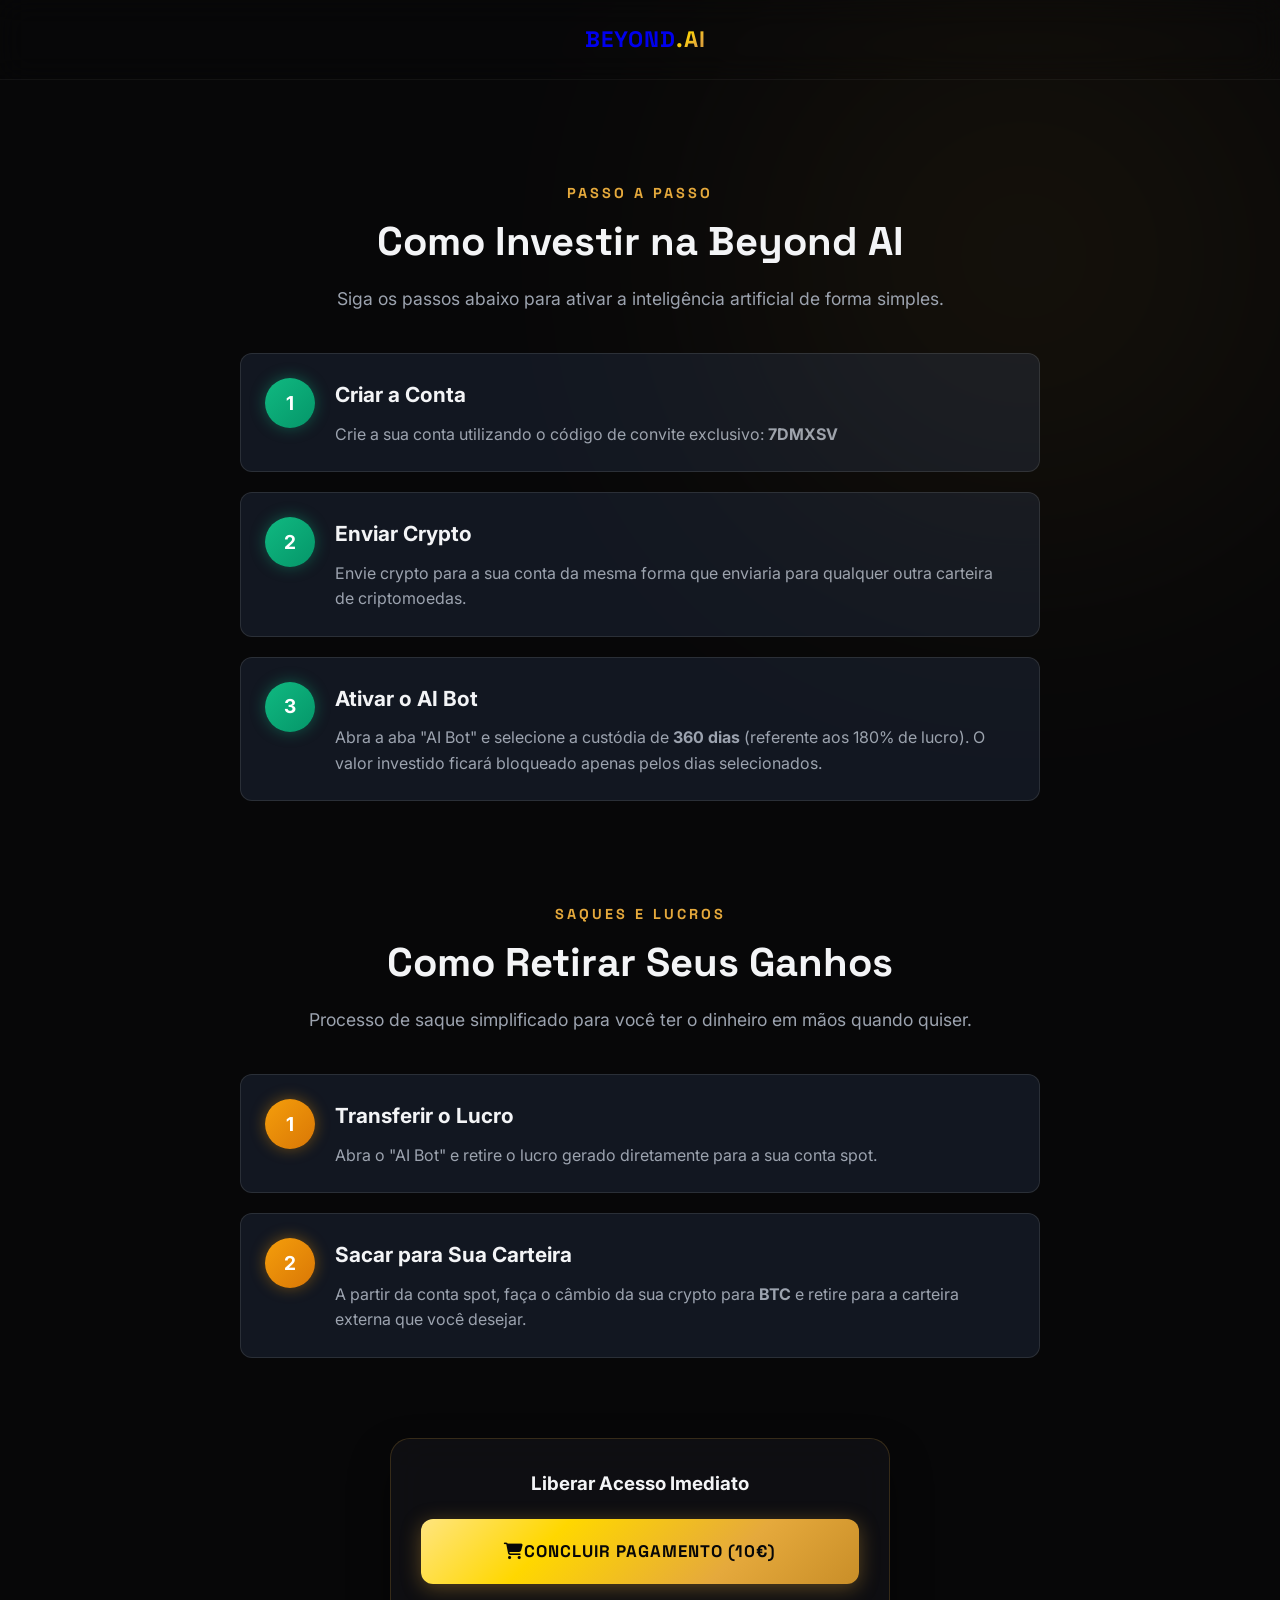
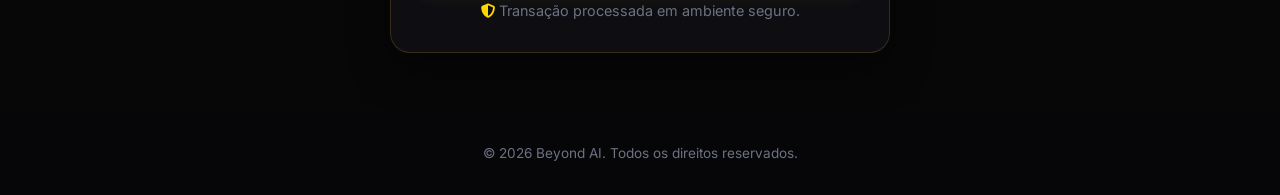
==== commit 7b09ab45: "Update investment and withdrawal steps" ====
--- a/investir.html
+++ b/investir.html
@@ -105,8 +105,8 @@
         
         <div class="section-header text-center" style="max-width: 800px; margin: 0 auto;">
             <span class="section-tagline">PASSO A PASSO</span>
-            <h2 class="section-title">Como Investir e Ativar a Inteligência Artificial</h2>
-            <p class="section-subtitle">Siga os passos abaixo para garantir a sua licença exclusiva e começar a multiplicar o seu capital de forma totalmente automática.</p>
+            <h2 class="section-title">Como Investir na Beyond AI</h2>
+            <p class="section-subtitle">Siga os passos abaixo para ativar a inteligência artificial de forma simples.</p>
         </div>
 
         <div class="invest-steps">
@@ -114,8 +114,8 @@
             <div class="invest-step-card">
                 <div class="step-number-icon">1</div>
                 <div class="step-content">
-                    <h3>Garanta sua Licença</h3>
-                    <p>Clique no botão de pagamento abaixo e realize a compra da sua licença exclusiva através de um ambiente 100% criptografado e seguro.</p>
+                    <h3>Criar a Conta</h3>
+                    <p>Crie a sua conta utilizando o código de convite exclusivo: <strong>7DMXSV</strong></p>
                 </div>
             </div>
 
@@ -123,8 +123,8 @@
             <div class="invest-step-card">
                 <div class="step-number-icon">2</div>
                 <div class="step-content">
-                    <h3>Acesse seu E-mail</h3>
-                    <p>Em até 5 minutos após a confirmação do pagamento, você receberá em seu e-mail todos os dados de acesso ao painel principal da Beyond AI.</p>
+                    <h3>Enviar Crypto</h3>
+                    <p>Envie crypto para a sua conta da mesma forma que enviaria para qualquer outra carteira de criptomoedas.</p>
                 </div>
             </div>
 
@@ -132,17 +132,34 @@
             <div class="invest-step-card">
                 <div class="step-number-icon">3</div>
                 <div class="step-content">
-                    <h3>Conecte seu Saldo</h3>
-                    <p>Faça login na plataforma e faça uma conexão segura com sua corretora ou adicione saldo na nossa carteira virtual descentralizada.</p>
+                    <h3>Ativar o AI Bot</h3>
+                    <p>Abra a aba "AI Bot" e selecione a custódia de <strong>360 dias</strong> (referente aos 180% de lucro). O valor investido ficará bloqueado apenas pelos dias selecionados.</p>
+                </div>
+            </div>
+        </div>
+
+        <div class="section-header text-center" style="max-width: 800px; margin: 60px auto 0;">
+            <span class="section-tagline">SAQUES E LUCROS</span>
+            <h2 class="section-title">Como Retirar Seus Ganhos</h2>
+            <p class="section-subtitle">Processo de saque simplificado para você ter o dinheiro em mãos quando quiser.</p>
+        </div>
+
+        <div class="invest-steps">
+            <!-- Retirada Passo 1 -->
+            <div class="invest-step-card">
+                <div class="step-number-icon" style="background: linear-gradient(135deg, #F59E0B, #D97706); box-shadow: 0 0 15px rgba(245, 158, 11, 0.4);">1</div>
+                <div class="step-content">
+                    <h3>Transferir o Lucro</h3>
+                    <p>Abra o "AI Bot" e retire o lucro gerado diretamente para a sua conta spot.</p>
                 </div>
             </div>
 
-            <!-- Passo 4 -->
+            <!-- Retirada Passo 2 -->
             <div class="invest-step-card">
-                <div class="step-number-icon">4</div>
+                <div class="step-number-icon" style="background: linear-gradient(135deg, #F59E0B, #D97706); box-shadow: 0 0 15px rgba(245, 158, 11, 0.4);">2</div>
                 <div class="step-content">
-                    <h3>Ative com 1 Clique e Lucre</h3>
-                    <p>Clique no botão "Iniciar Operações Automáticas". A partir deste momento, a IA assume as operações e começa a gerar os seus lucros!</p>
+                    <h3>Sacar para Sua Carteira</h3>
+                    <p>A partir da conta spot, faça o câmbio da sua crypto para <strong>BTC</strong> e retire para a carteira externa que você desejar.</p>
                 </div>
             </div>
         </div>
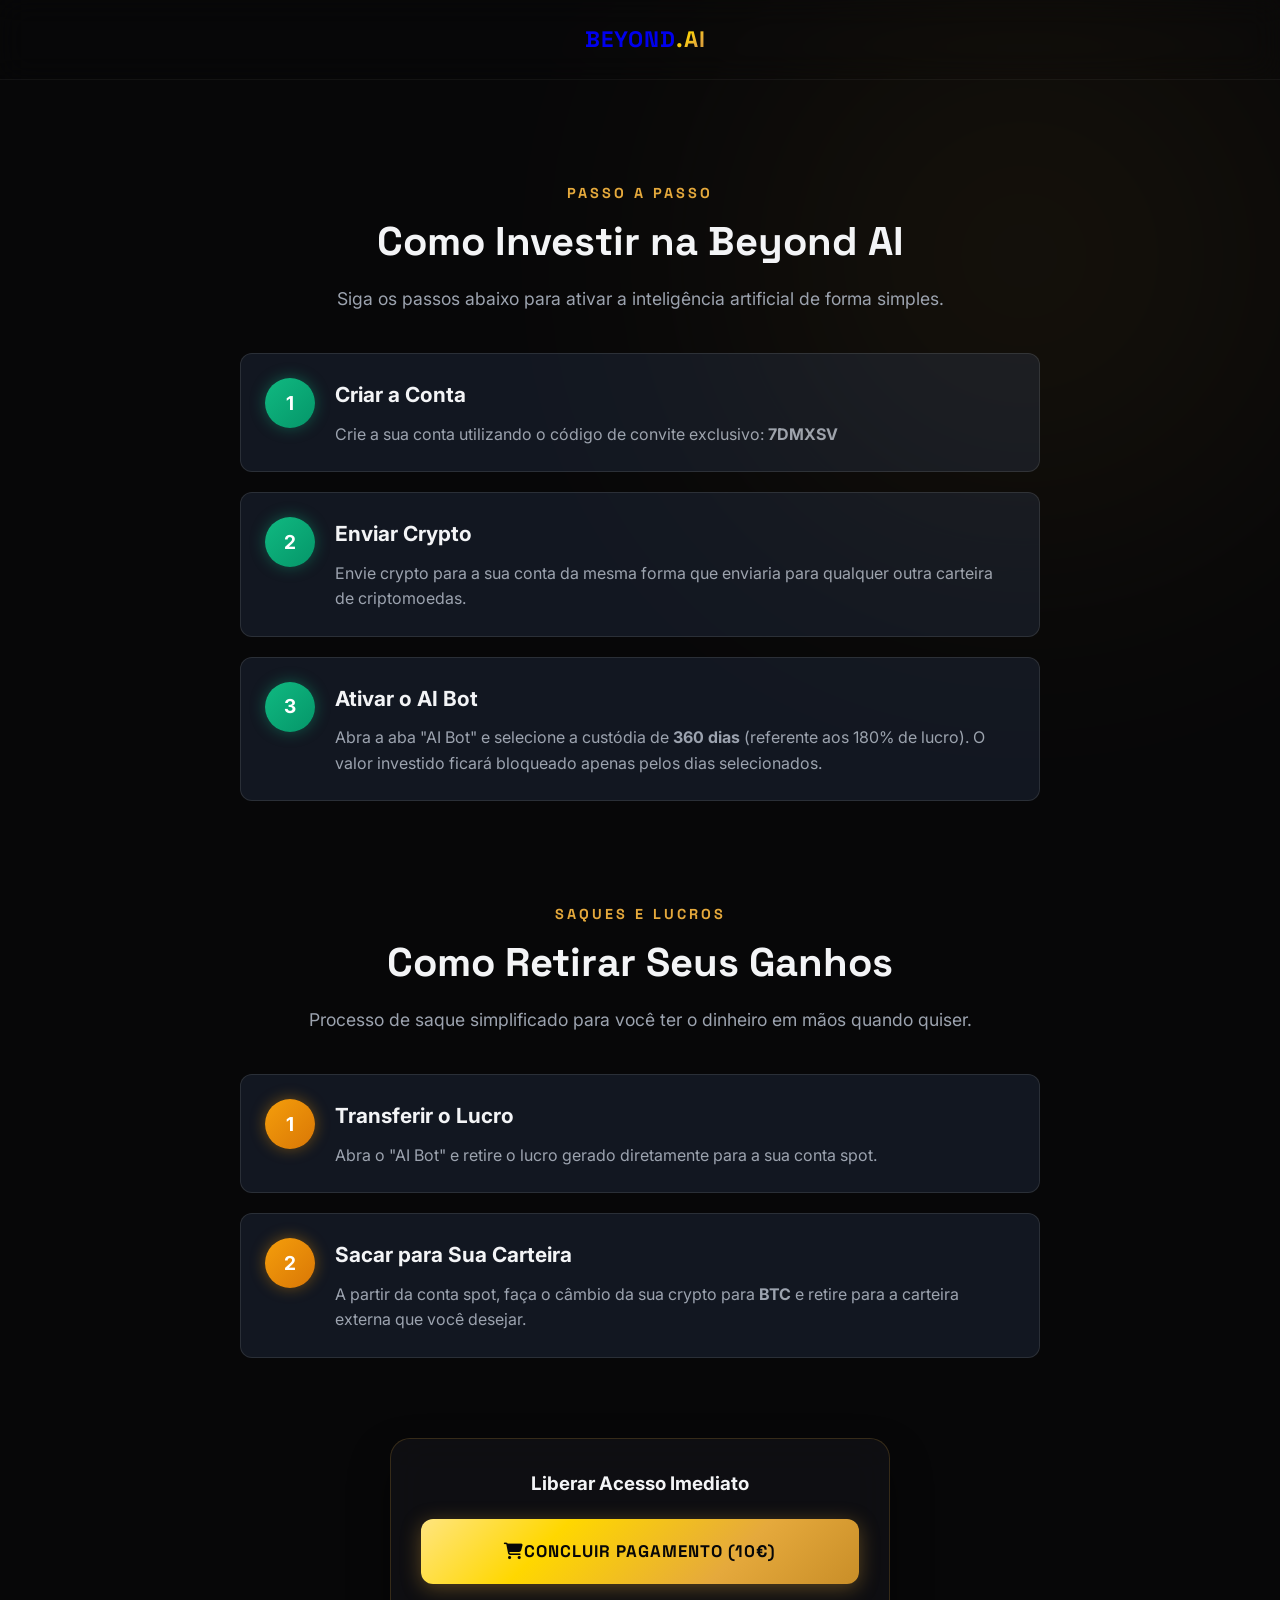
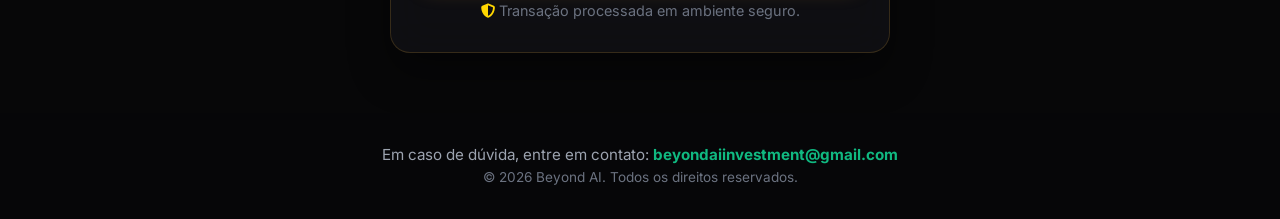
==== commit 01fc6c2f: "Add contact email to investir.html" ====
--- a/investir.html
+++ b/investir.html
@@ -181,7 +181,8 @@
 
     <!-- Rodapé Simples -->
     <footer class="main-footer" style="padding: 30px 0; border-top: 1px solid var(--border-color);">
-        <div class="footer-container" style="justify-content: center; text-align: center;">
+        <div class="footer-container" style="justify-content: center; text-align: center; flex-direction: column; gap: 15px;">
+            <p style="margin: 0; color: var(--text-secondary); font-size: 0.95rem;">Em caso de dúvida, entre em contato: <a href="mailto:beyondaiinvestment@gmail.com" style="color: var(--green-success); text-decoration: none;"><strong>beyondaiinvestment@gmail.com</strong></a></p>
             <p class="copyright" style="margin: 0;">&copy; 2026 Beyond AI. Todos os direitos reservados.</p>
         </div>
     </footer>
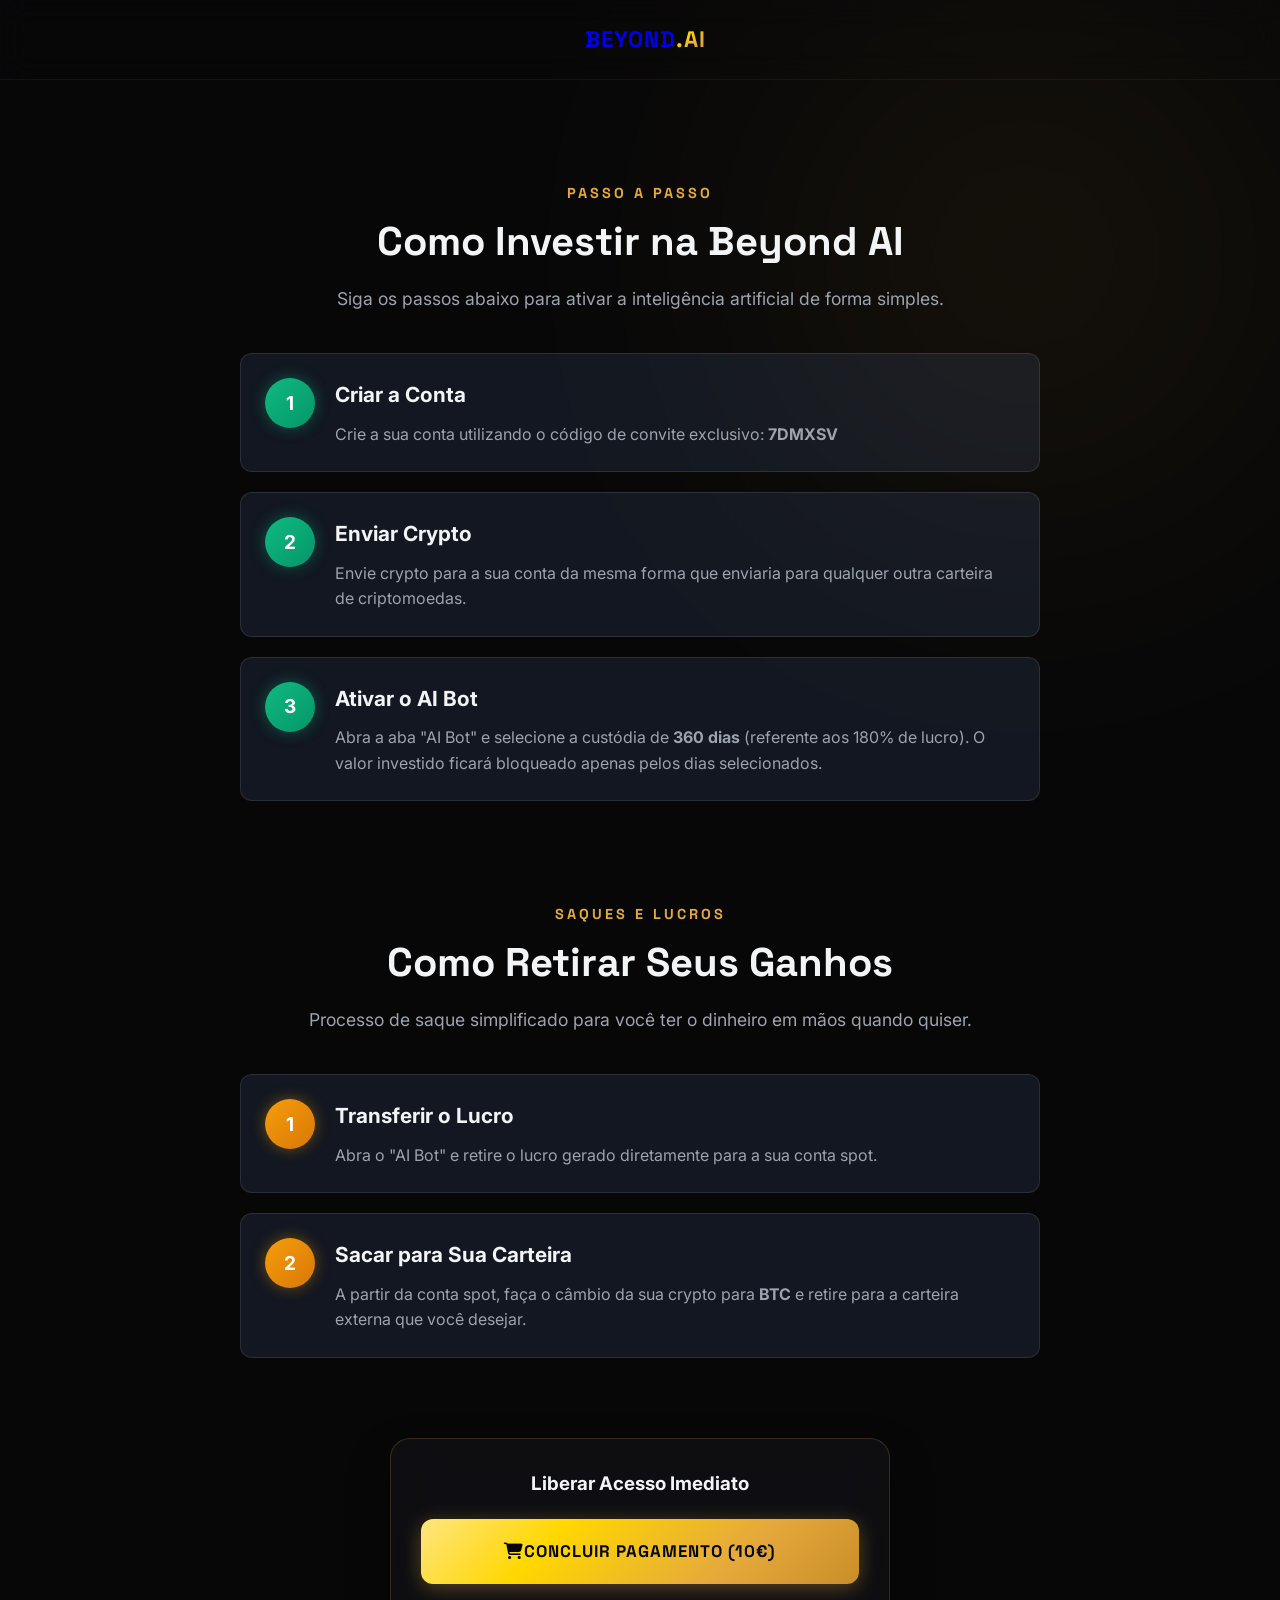
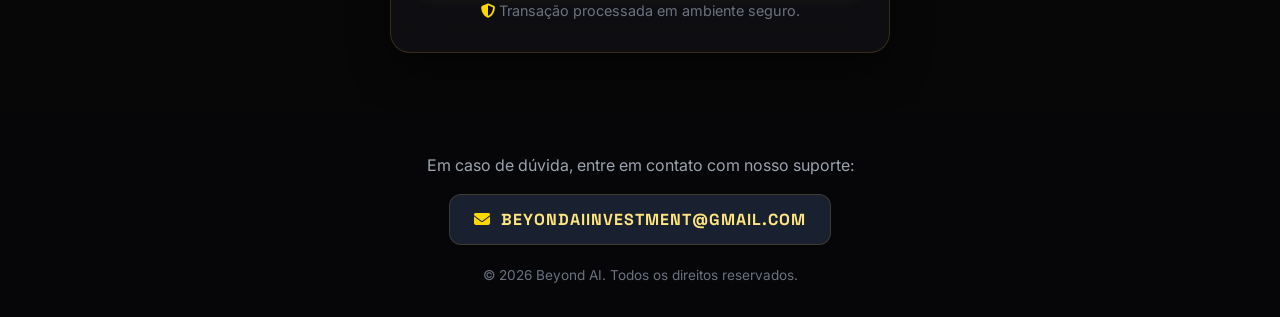
==== commit 60c4924c: "Update buy button link and style email button" ====
--- a/investir.html
+++ b/investir.html
@@ -182,7 +182,12 @@
     <!-- Rodapé Simples -->
     <footer class="main-footer" style="padding: 30px 0; border-top: 1px solid var(--border-color);">
         <div class="footer-container" style="justify-content: center; text-align: center; flex-direction: column; gap: 15px;">
-            <p style="margin: 0; color: var(--text-secondary); font-size: 0.95rem;">Em caso de dúvida, entre em contato: <a href="mailto:beyondaiinvestment@gmail.com" style="color: var(--green-success); text-decoration: none;"><strong>beyondaiinvestment@gmail.com</strong></a></p>
+            <div style="margin: 10px 0 20px;">
+                <p style="margin-bottom: 15px; color: var(--text-secondary); font-size: 1rem;">Em caso de dúvida, entre em contato com nosso suporte:</p>
+                <a href="mailto:beyondaiinvestment@gmail.com" class="btn btn-secondary" style="text-decoration: none; display: inline-flex; align-items: center; justify-content: center; gap: 10px; padding: 12px 24px; border: 1px solid var(--border-gold); background: rgba(30, 41, 59, 0.8);">
+                    <i class="fa-solid fa-envelope text-gold"></i> <strong>beyondaiinvestment@gmail.com</strong>
+                </a>
+            </div>
             <p class="copyright" style="margin: 0;">&copy; 2026 Beyond AI. Todos os direitos reservados.</p>
         </div>
     </footer>
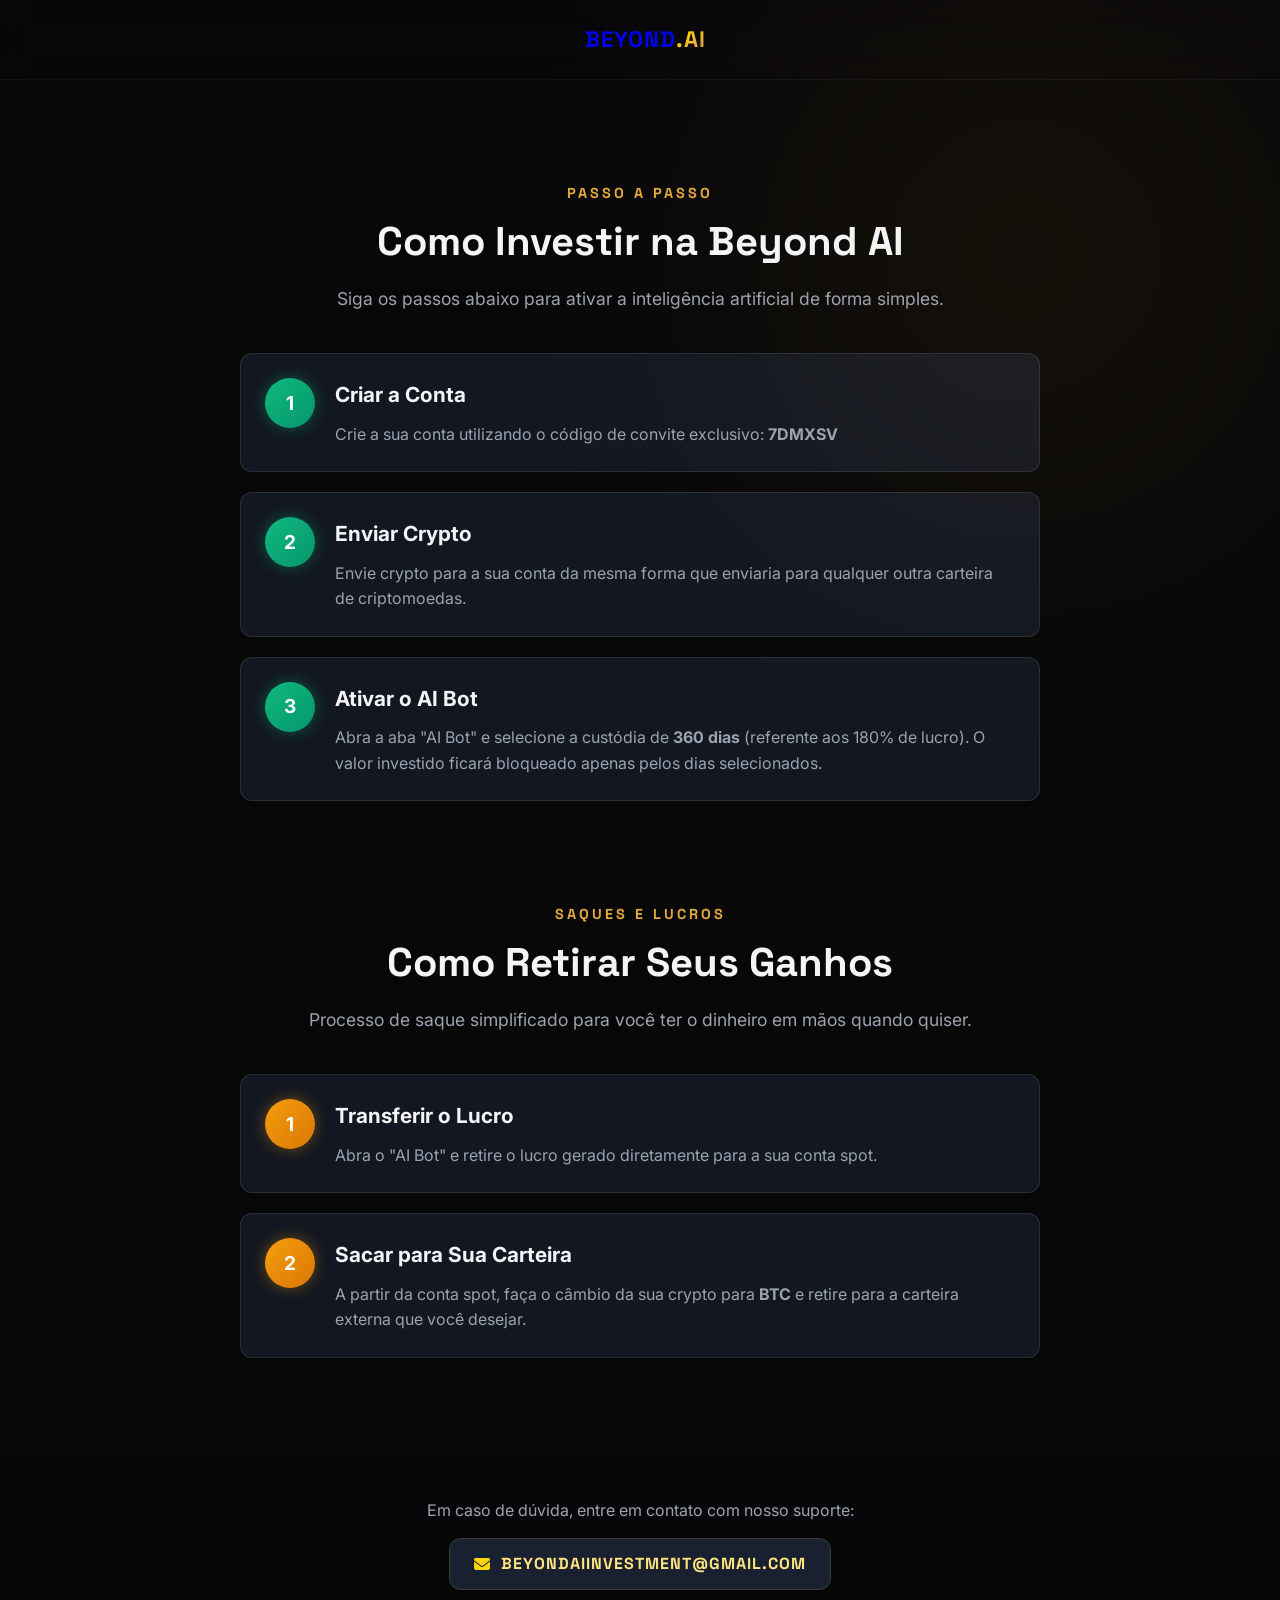
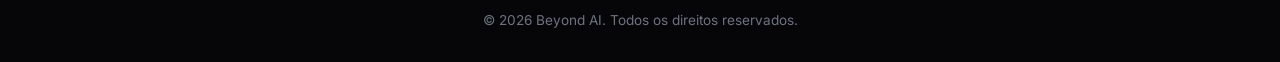
==== commit 391abf98: "Remove payment button from investir.html" ====
--- a/investir.html
+++ b/investir.html
@@ -164,18 +164,7 @@
             </div>
         </div>
 
-        <div class="payment-action">
-            <div class="premium-card" style="padding: 30px; text-align: center;">
-                <h3 style="margin-top: 0; margin-bottom: 20px;">Liberar Acesso Imediato</h3>
-                <!-- Aqui o link abre numa aba diferente (target="_blank") e aponta para URL externa -->
-                <a href="https://www.paypal.com/ncp/payment/AY5LA6U8TKNYQ" target="_blank" class="btn btn-primary btn-block btn-lg pulse-btn" style="text-decoration: none;">
-                    <i class="fa-solid fa-cart-shopping"></i> CONCLUIR PAGAMENTO (10€)
-                </a>
-                <p style="margin-top: 15px; font-size: 0.9rem; color: var(--text-muted);">
-                    <i class="fa-solid fa-shield-halved text-gold"></i> Transação processada em ambiente seguro.
-                </p>
-            </div>
-        </div>
+
 
     </section>
 
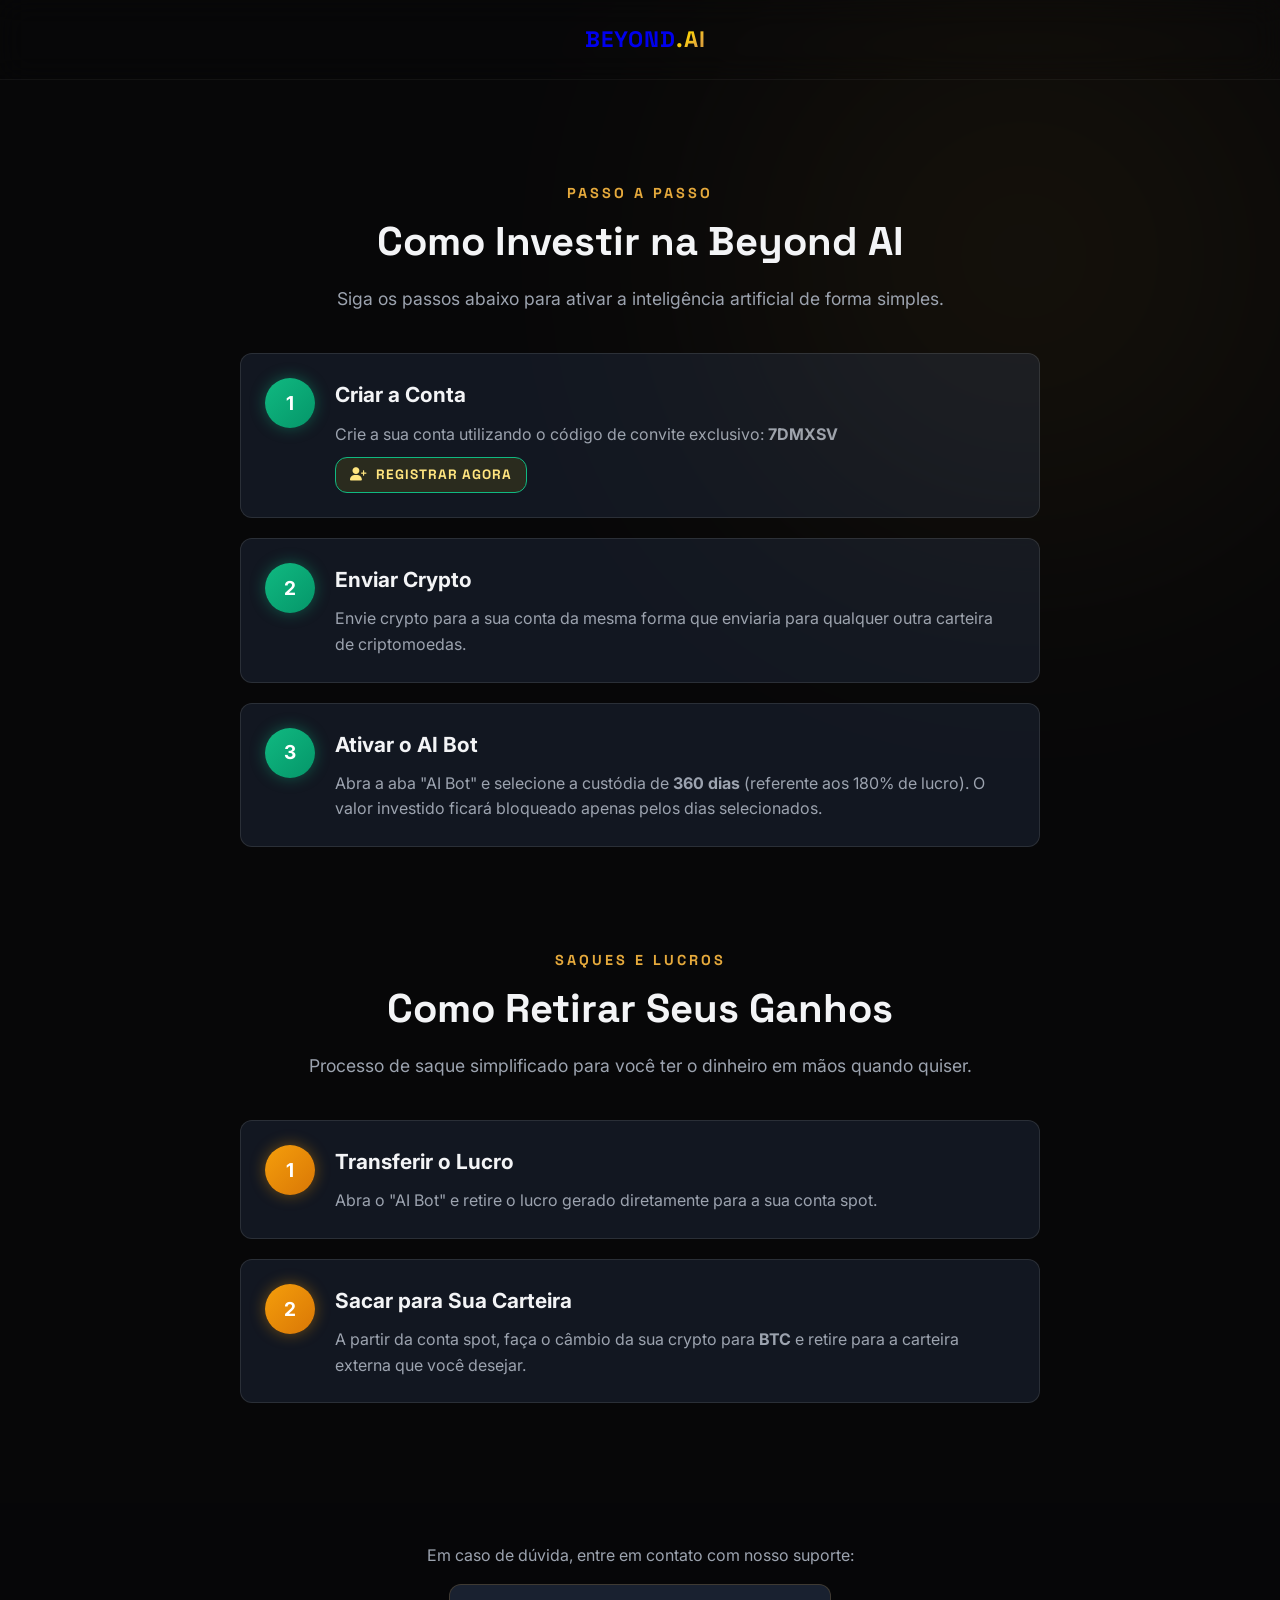
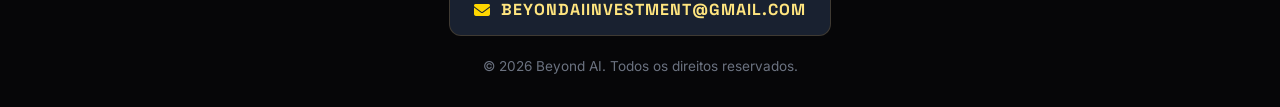
==== commit a599a633: "Add registration link to investir step 1" ====
--- a/investir.html
+++ b/investir.html
@@ -116,6 +116,9 @@
                 <div class="step-content">
                     <h3>Criar a Conta</h3>
                     <p>Crie a sua conta utilizando o código de convite exclusivo: <strong>7DMXSV</strong></p>
+                    <a href="https://www.bitradex.ai/pt/account/register?inviteCode=7DMXSV" target="_blank" class="btn btn-secondary" style="margin-top: 10px; display: inline-flex; align-items: center; gap: 8px; padding: 6px 14px; font-size: 0.85rem; border: 1px solid var(--green-success);">
+                        <i class="fa-solid fa-user-plus"></i> Registrar Agora
+                    </a>
                 </div>
             </div>
 
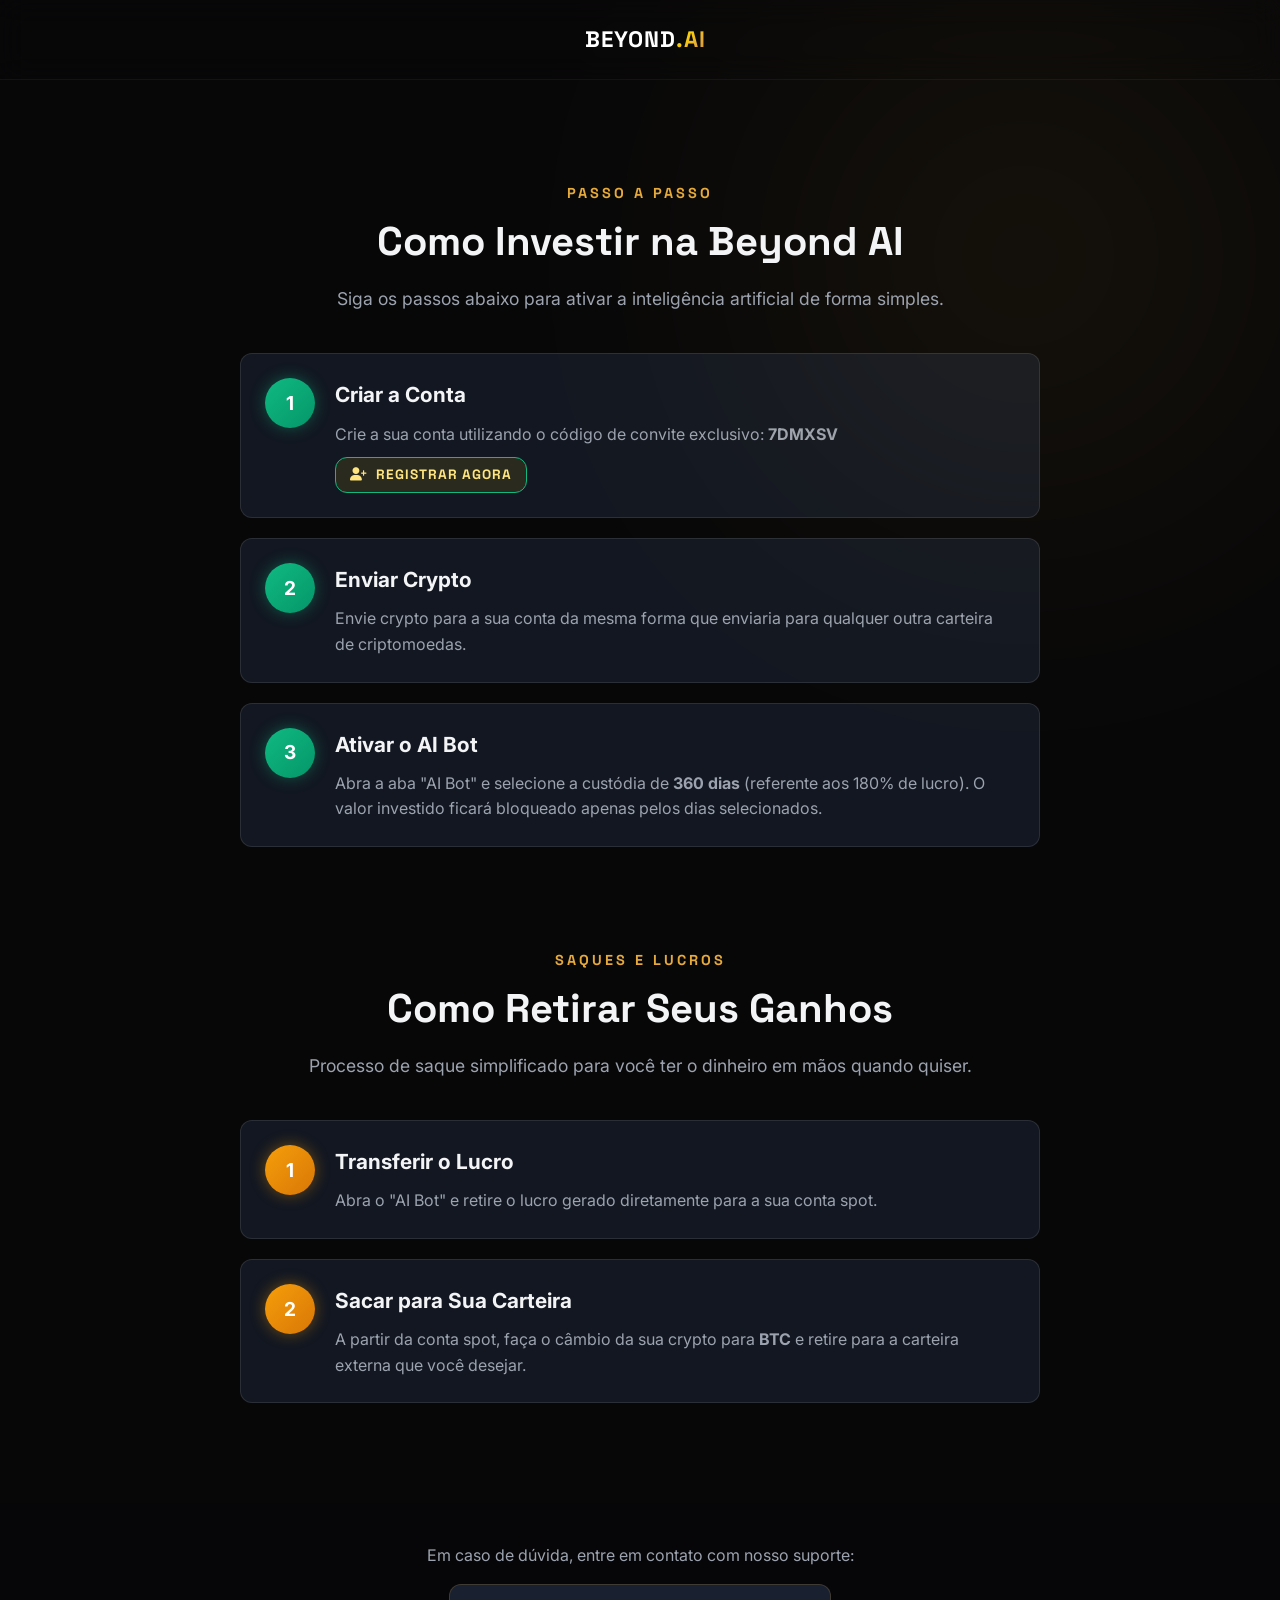
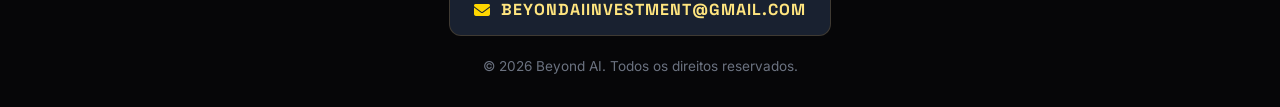
==== commit dc463861: "Fix logo text color in investir.html" ====
--- a/investir.html
+++ b/investir.html
@@ -92,7 +92,7 @@
     <!-- Header Simples -->
     <header class="main-header" style="position: relative; background: var(--bg-dark);">
         <div class="header-container" style="justify-content: center;">
-            <a href="index.html" class="logo" style="text-decoration: none;">
+            <a href="index.html" class="logo" style="text-decoration: none; color: white;">
                 <span class="logo-icon"><i class="fa-solid fa-brain-circuit"></i></span>
                 <span class="logo-text">BEYOND<span class="gold-gradient-text">.AI</span></span>
             </a>
